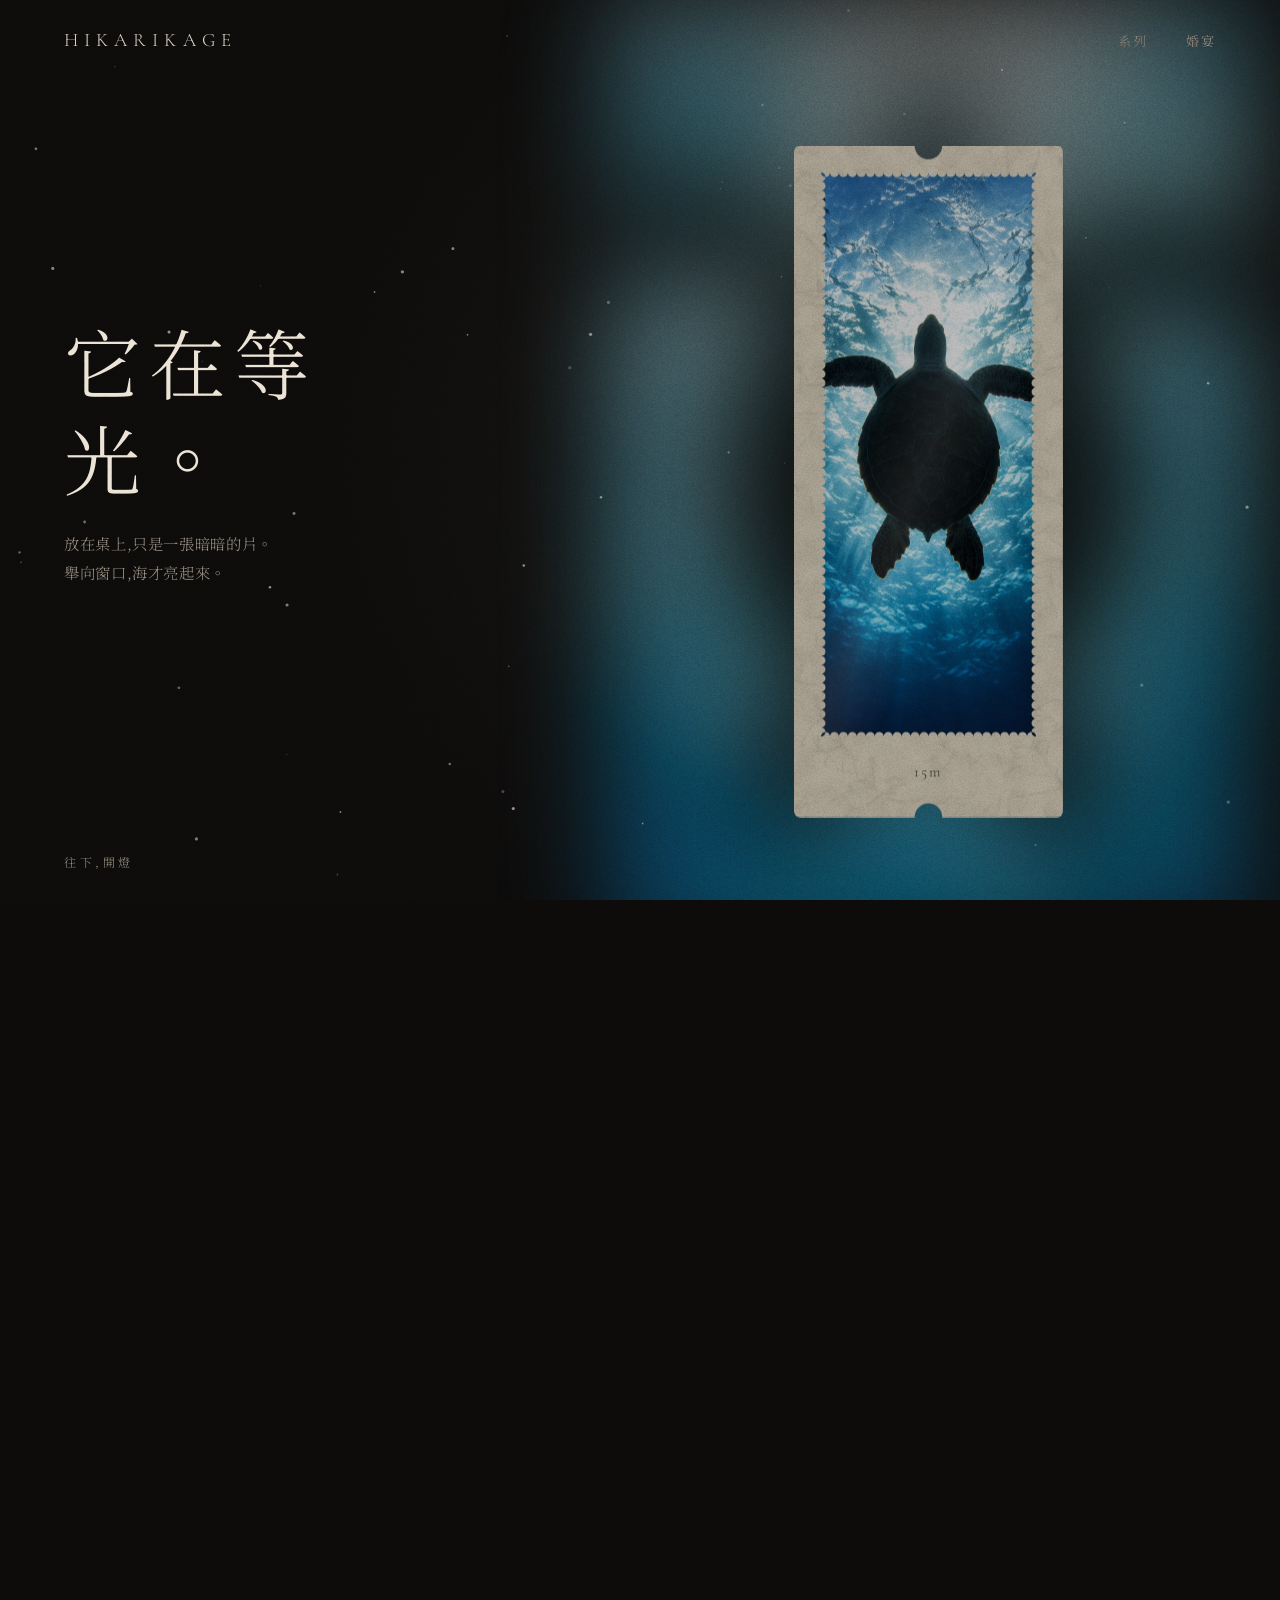
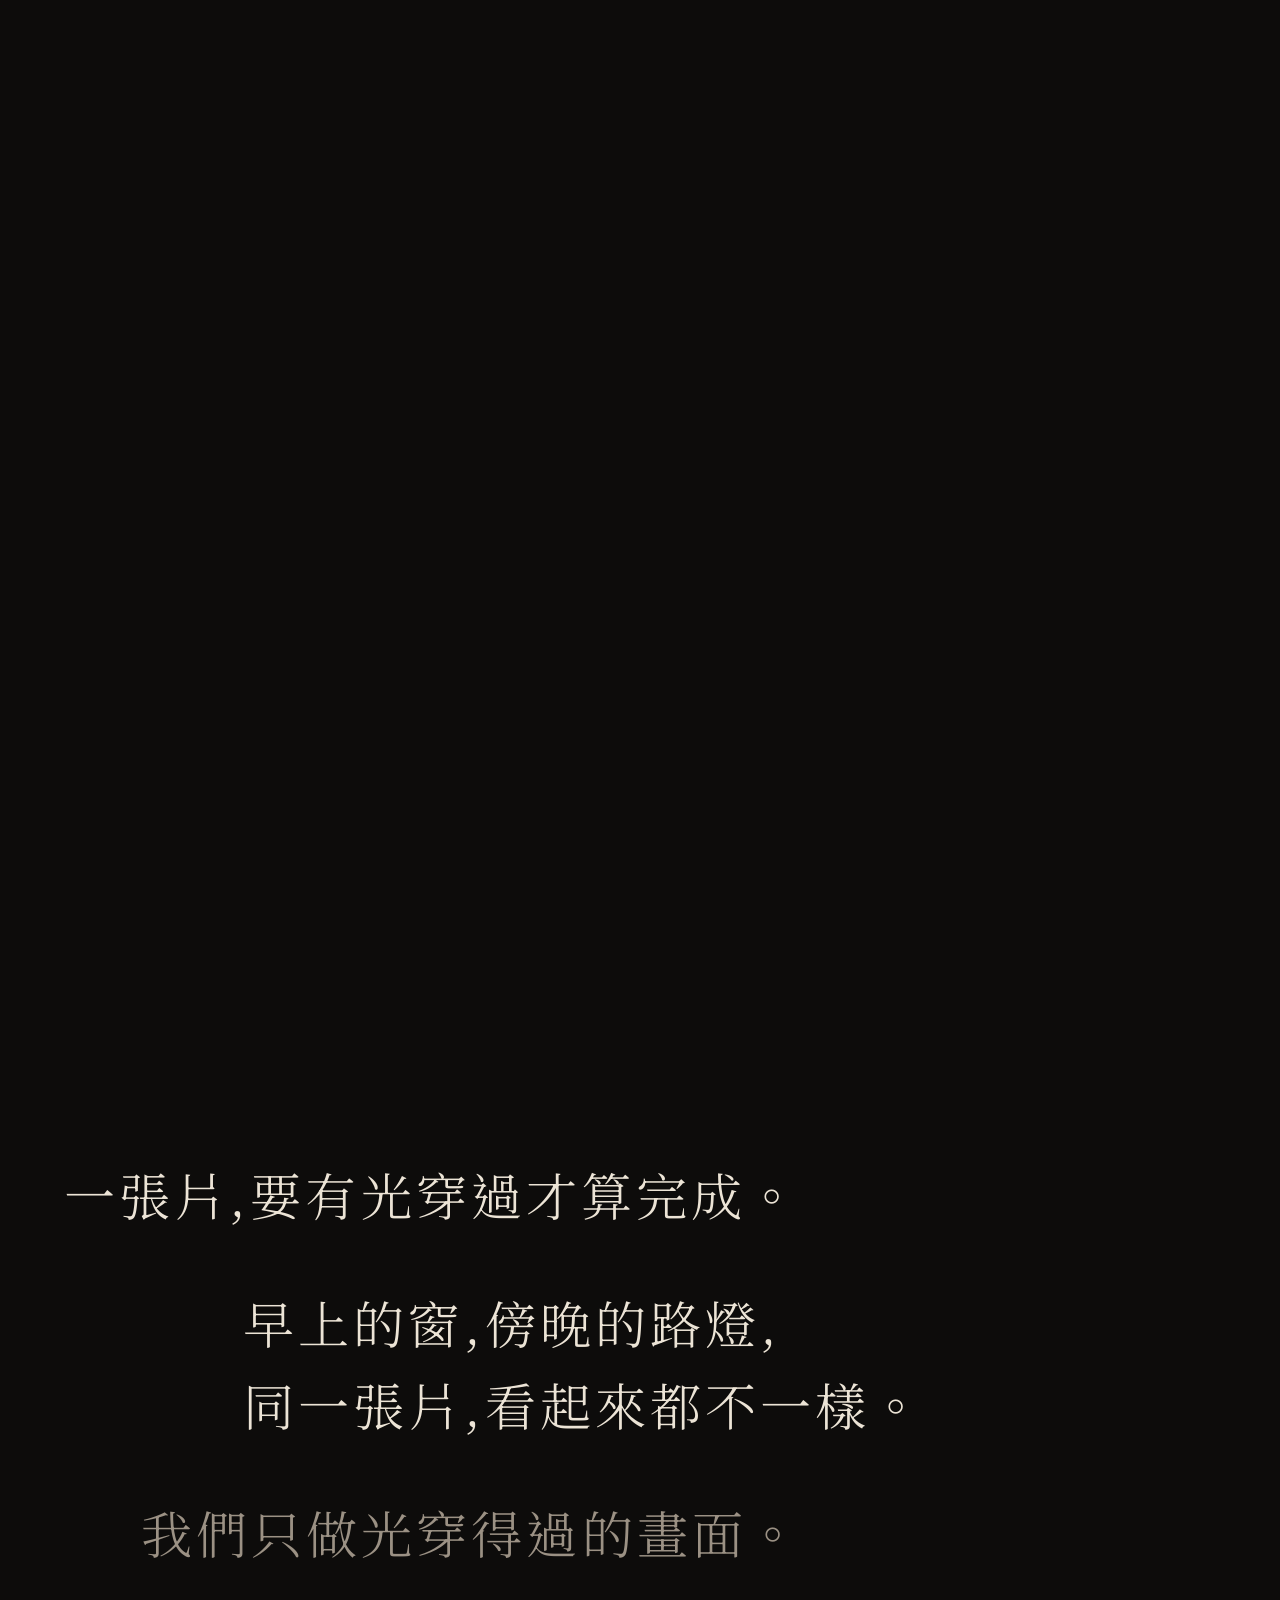
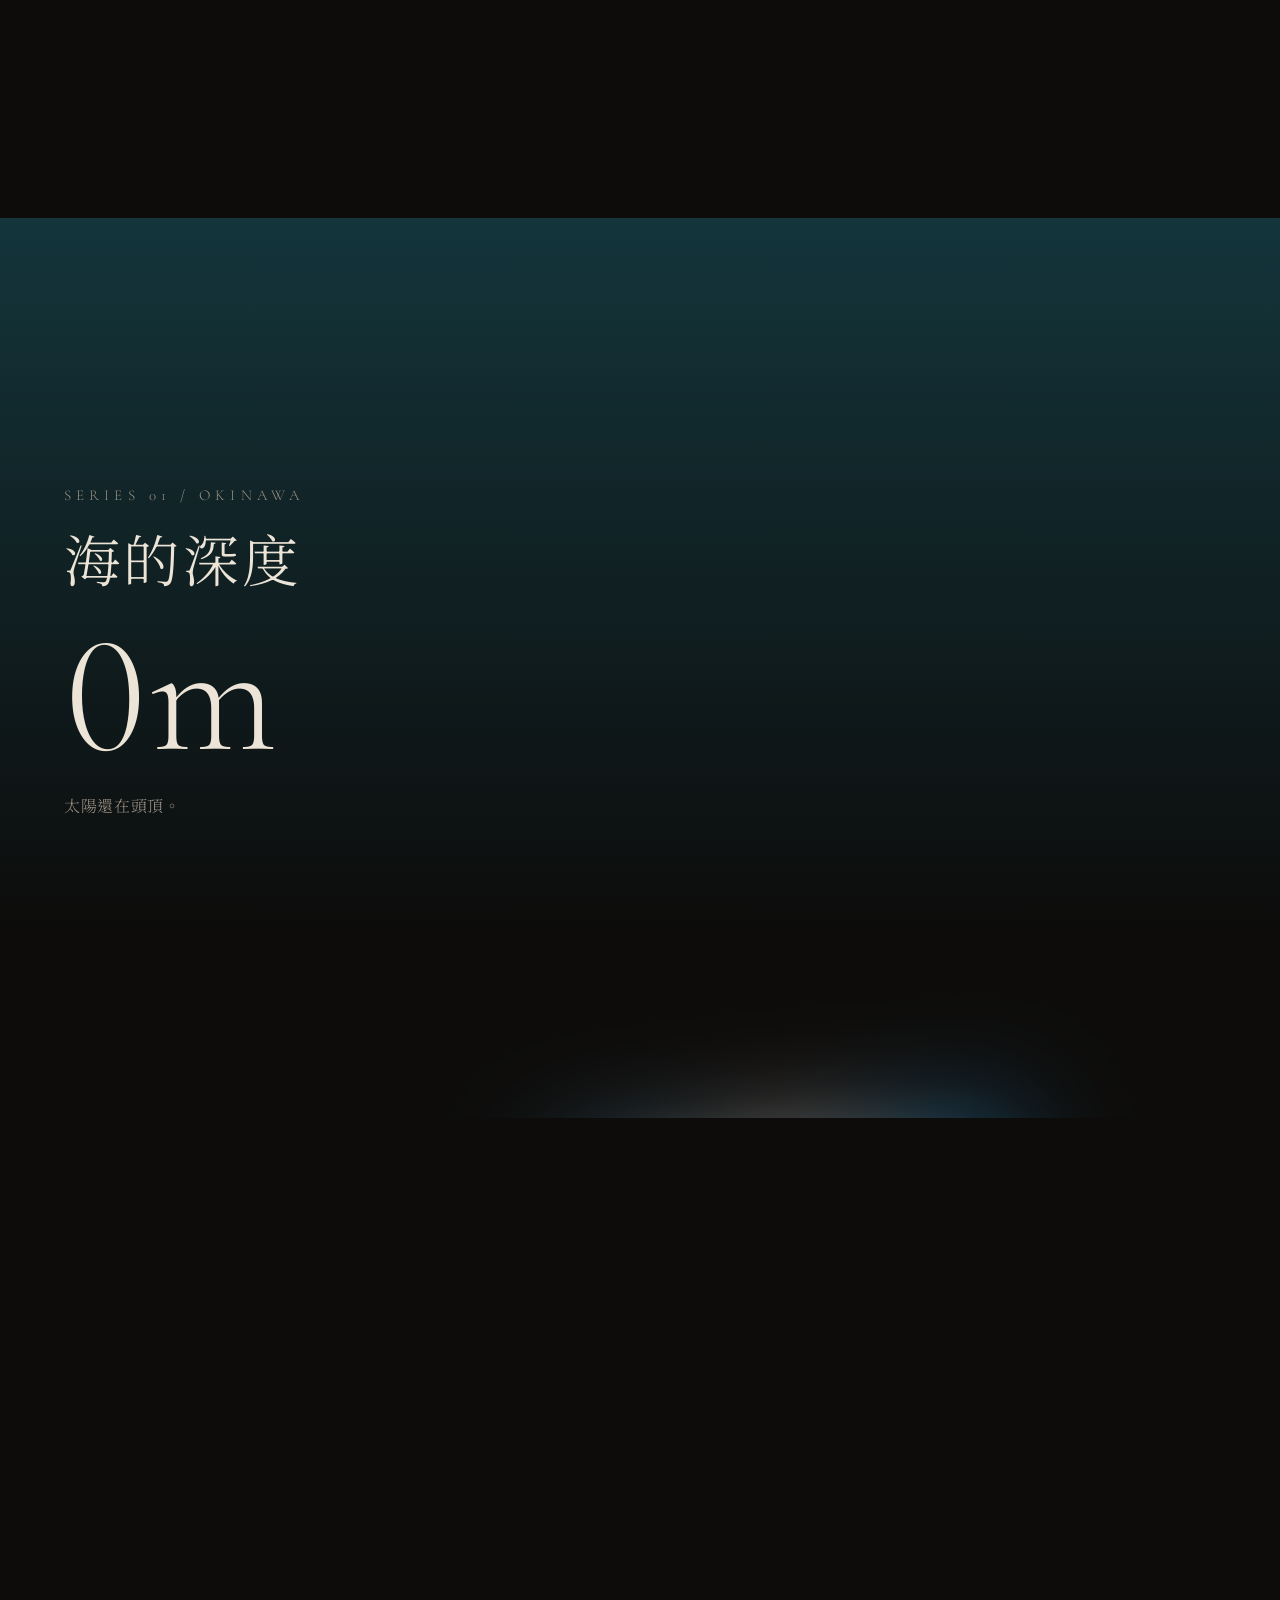
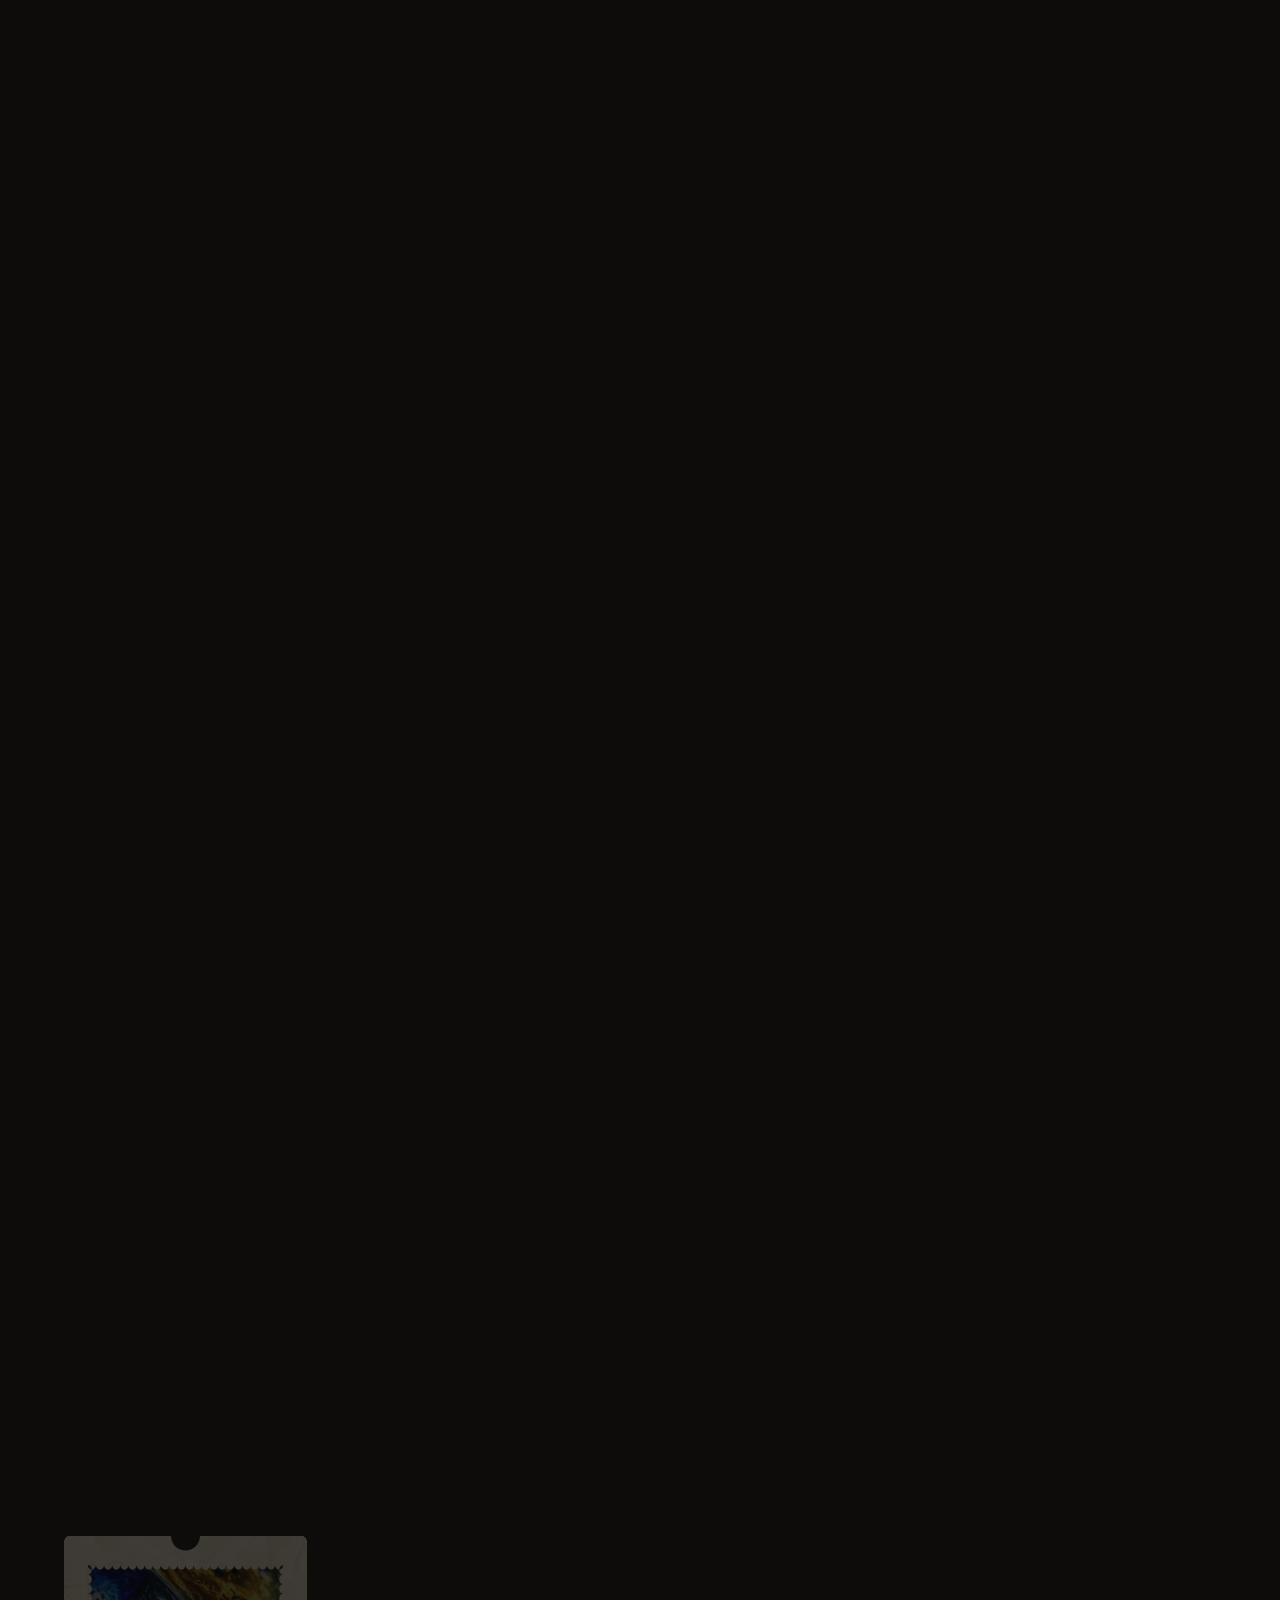
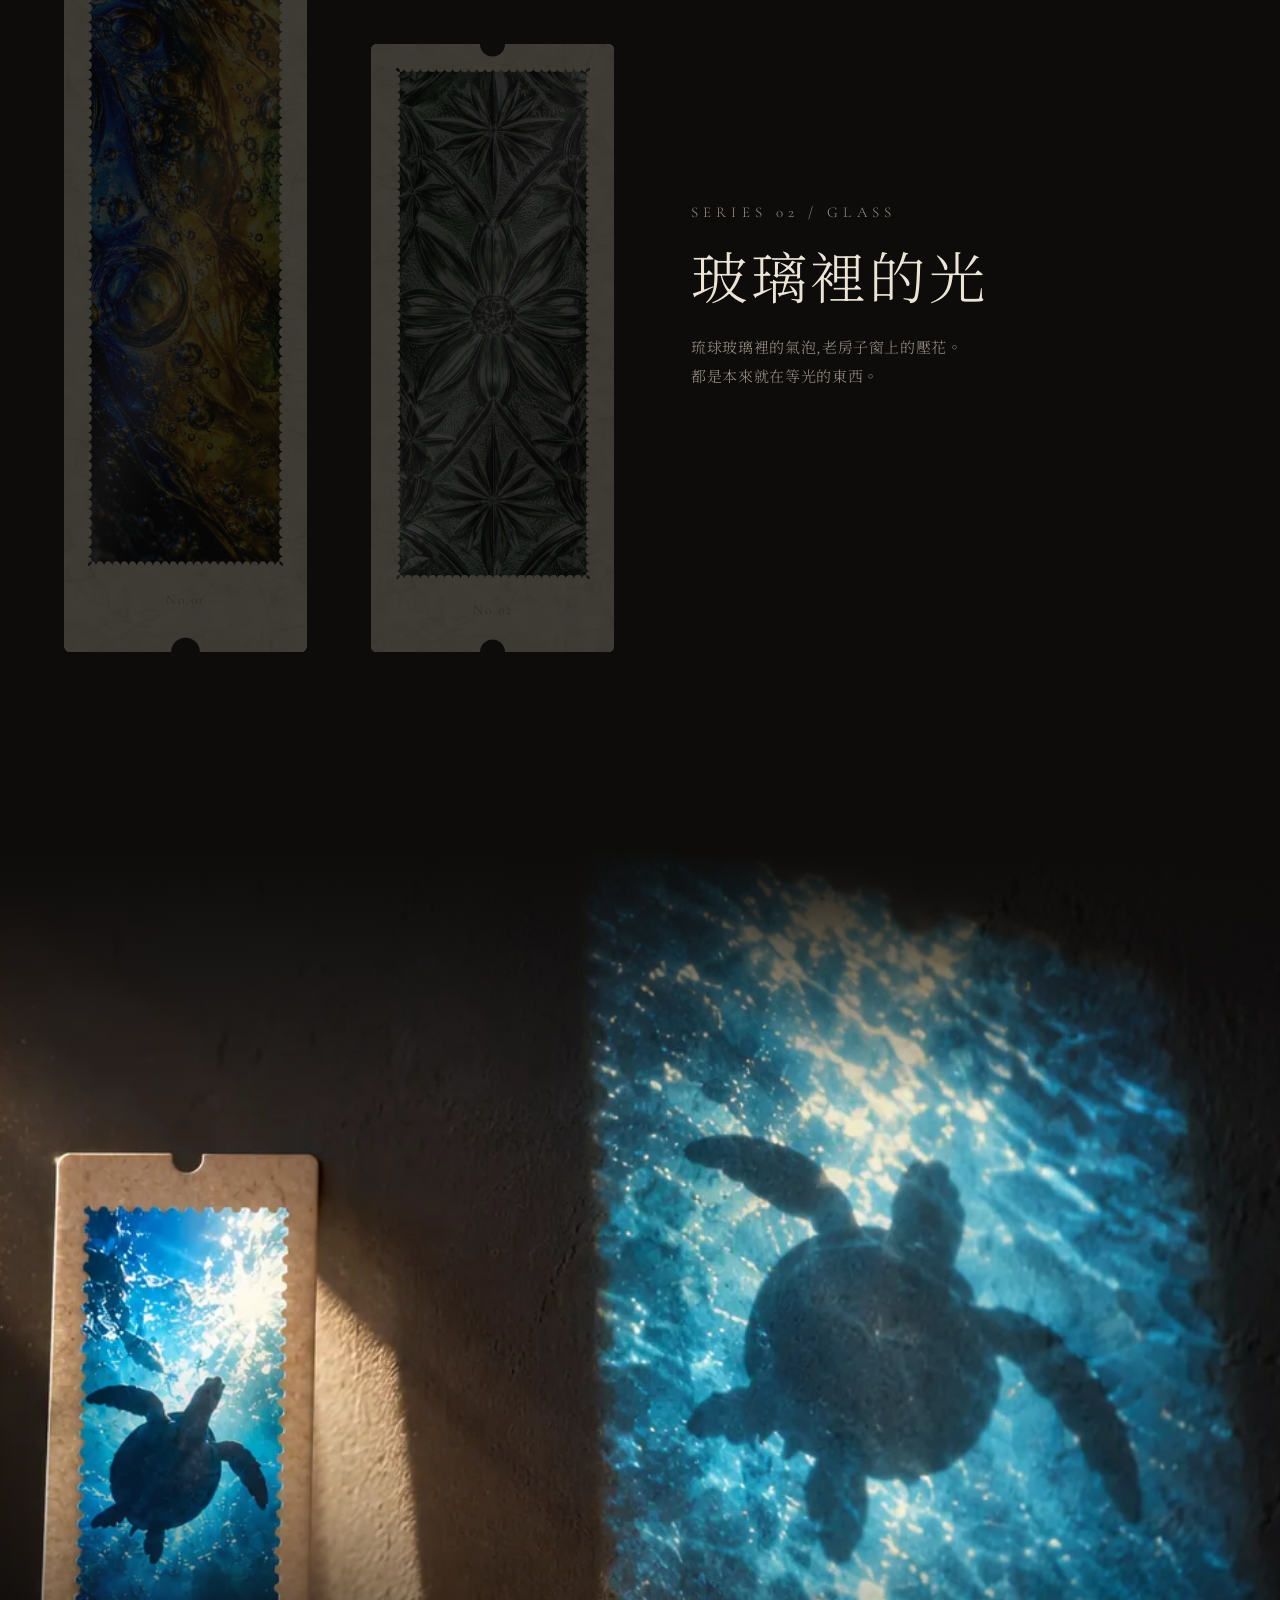
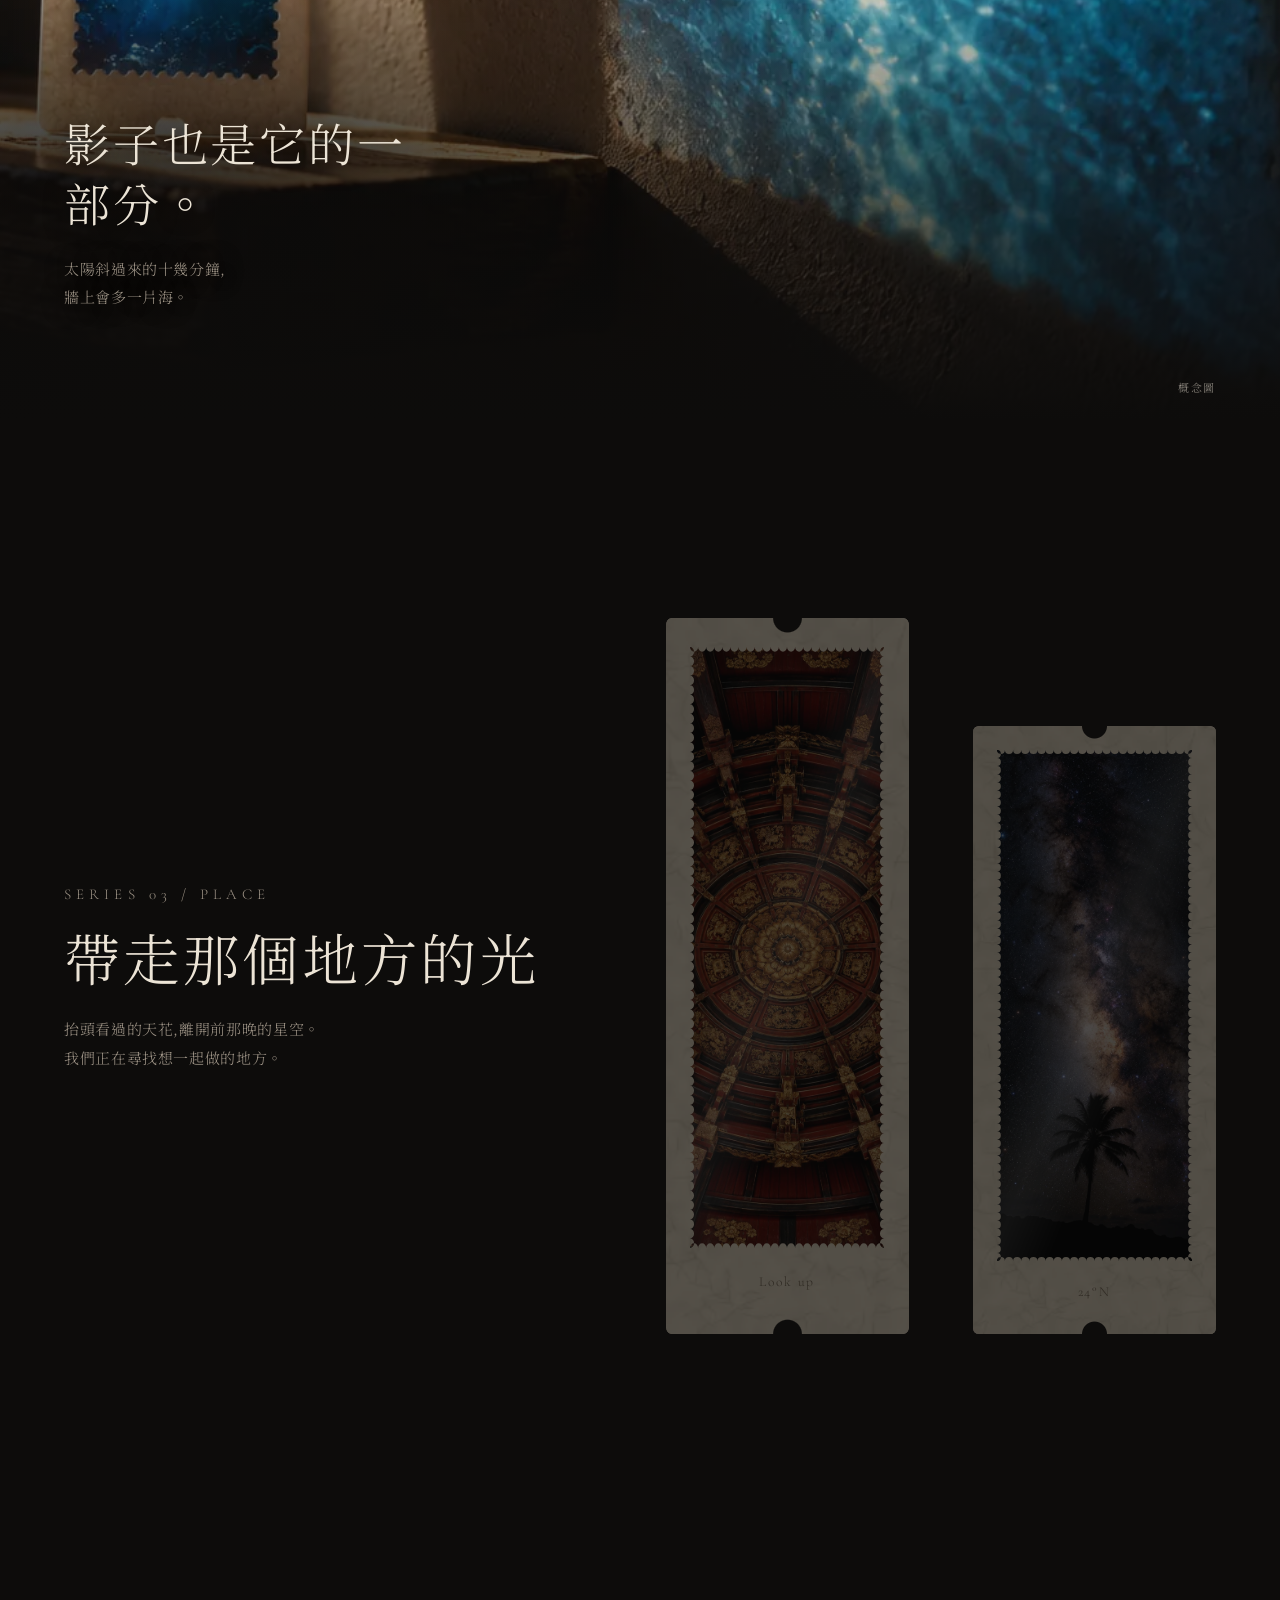
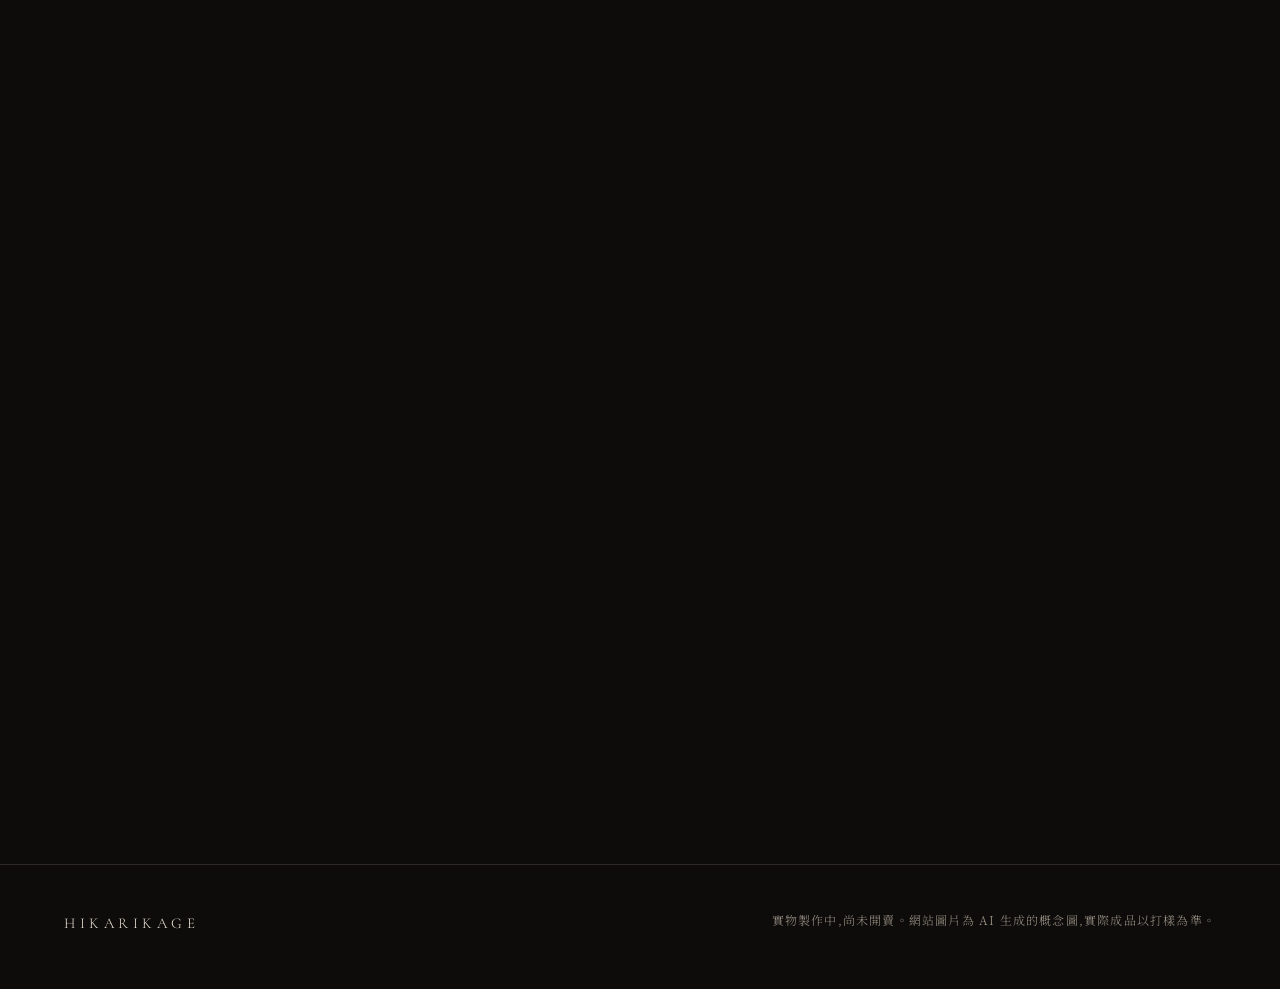
==== site/index.html @ 11ecc5db "Add Hikarikage brand site with wedding page Co-Authored-By: Claude Opus 5.5 <noreply@anthropic.com>" ====
<!doctype html>
<html lang="zh-Hant" data-assets="assets/">
<head>
<meta charset="utf-8">
<meta name="viewport" content="width=device-width, initial-scale=1">
<title>Hikarikage 光影</title>
<meta name="description" content="透光反轉片。舉向光的時候,畫面才亮起來。">
<meta property="og:title" content="Hikarikage 光影">
<meta property="og:description" content="它在等光。">
<link rel="icon" href="assets/icon.svg">
<link rel="preconnect" href="https://fonts.googleapis.com">
<link rel="preconnect" href="https://fonts.gstatic.com" crossorigin>
<link href="https://fonts.googleapis.com/css2?family=Cormorant+Garamond:wght@300;400&family=Noto+Serif+TC:wght@300;400&display=swap" rel="stylesheet">
<link rel="stylesheet" href="assets/style.css">
<script>document.documentElement.classList.add('js')</script>
</head>
<body>
<div class="grain"></div>
<div class="torch"></div>

<nav class="nav">
  <a class="nav__brand" href="./">HIKARIKAGE</a>
  <div class="nav__links">
    <a href="#sea">系列</a>
    <a href="wedding/">婚宴</a>
  </div>
</nav>

<main>
  <section class="hero">
    <div class="hero__stick">
      <div class="hero__beam"></div>
      <canvas class="hero__dust"></canvas>
      <div class="hero__text">
        <div class="hero__swap">
          <div class="hero__before">
            <h1>它在等光。</h1>
            <p class="hero__sub">放在桌上,只是一張暗暗的片。<br>舉向窗口,海才亮起來。</p>
          </div>
          <div class="hero__after">
            <strong>Hikarikage</strong>
            <span>光影 ひかりかげ</span>
          </div>
        </div>
      </div>
      <div class="hero__card">
        <div data-film="f_turtle" data-lit="hero" data-label="15m" data-alt="從水中仰望海龜的透光片"></div>
      </div>
      <div class="hero__cue">往下,開燈</div>
    </div>
  </section>

  <section class="words">
    <p class="reveal">一張片,要有光穿過才算完成。</p>
    <p class="reveal">早上的窗,傍晚的路燈,<br>同一張片,看起來都不一樣。</p>
    <p class="reveal">我們只做光穿得過的畫面。</p>
  </section>

  <section class="depth" id="sea">
    <div class="depth__stick">
      <div>
        <div class="kicker">SERIES 01 / OKINAWA</div>
        <h2 class="section-title">海的深度</h2>
        <div class="depth__meter" aria-live="off">0m</div>
        <p class="depth__line">太陽還在頭頂。</p>
      </div>
      <div class="depth__fan">
        <div data-film="f_sun" data-lit="depth" data-m="0m" data-line="太陽還在頭頂。" data-label="0m" data-alt="水下仰望太陽"></div>
        <div data-film="f_fish" data-lit="depth" data-m="5m" data-line="魚群轉身,水面碎成一片。" data-label="5m" data-alt="逆光魚群"></div>
        <div data-film="f_turtle" data-lit="depth" data-m="15m" data-line="海龜從光裡經過,沒有回頭。" data-label="15m" data-alt="仰望海龜"></div>
        <div data-film="f_manta" data-lit="depth" data-m="30m" data-line="光快用完了,牠還在往上。" data-label="30m" data-alt="仰望鬼蝠魟"></div>
      </div>
    </div>
  </section>

  <section class="pair">
    <div class="pair__media">
      <div data-film="f_ryukyu" data-label="No.01" data-alt="琉球玻璃氣泡微距" class="reveal"></div>
      <div data-film="f_showa" data-label="No.02" data-alt="昭和型板玻璃微距" class="reveal" style="--i:1"></div>
    </div>
    <div>
      <div class="kicker reveal">SERIES 02 / GLASS</div>
      <h2 class="section-title reveal">玻璃裡的光</h2>
      <p class="body reveal">琉球玻璃裡的氣泡,老房子窗上的壓花。<br>都是本來就在等光的東西。</p>
    </div>
  </section>

  <section class="scene">
    <img src="assets/scene/s_wall.webp" alt="光穿過片子,把海龜的影子投在牆上" loading="lazy">
    <div class="scene__text">
      <h2 class="reveal">影子也是它的一部分。</h2>
      <p class="body reveal">太陽斜過來的十幾分鐘,<br>牆上會多一片海。</p>
    </div>
    <div class="scene__note">概念圖</div>
  </section>

  <section class="pair pair--flip">
    <div class="pair__media">
      <div data-film="f_ceiling" data-label="Look up" data-alt="仰望傳統建築天花" class="reveal"></div>
      <div data-film="f_stars" data-label="24&deg;N" data-alt="海島上的銀河" class="reveal" style="--i:1"></div>
    </div>
    <div>
      <div class="kicker reveal">SERIES 03 / PLACE</div>
      <h2 class="section-title reveal">帶走那個地方的光</h2>
      <p class="body reveal">抬頭看過的天花,離開前那晚的星空。<br>我們正在尋找想一起做的地方。</p>
    </div>
  </section>

  <section class="wed-link">
    <div>
      <div class="kicker reveal">WEDDING</div>
      <h2 class="section-title reveal">那天的光,<br>每人帶一張回家。</h2>
      <p class="body reveal">席札、回禮、婚攝交片。</p>
      <a class="more reveal" href="wedding/">看婚宴系列</a>
    </div>
    <div data-film="f_couple" data-label="2027.05.03" data-alt="夕陽中的新人剪影" class="reveal"></div>
  </section>
</main>

<footer class="foot">
  <b>HIKARIKAGE</b>
  <span>實物製作中,尚未開賣。網站圖片為 AI 生成的概念圖,實際成品以打樣為準。</span>
</footer>

<script src="assets/main.js"></script>
</body>
</html>
---- site/assets/style.css ----
:root {
  --ink: #0d0c0b;
  --ink-2: #151311;
  --text: #ece4d6;
  --muted: #9b9184;
  --line: rgba(236, 228, 214, .14);
  --tint: 92, 176, 190;
  --serif: "Noto Serif TC", "Songti TC", serif;
  --latin: "Cormorant Garamond", "Noto Serif TC", serif;
  --gutter: clamp(20px, 5vw, 72px);
  --ease: cubic-bezier(.16, 1, .3, 1);
}

* { box-sizing: border-box; margin: 0; }
html { color-scheme: dark; background: var(--ink); -webkit-text-size-adjust: 100%; overflow-x: clip; }
body {
  background: var(--ink);
  color: var(--text);
  font-family: var(--serif);
  font-weight: 300;
  line-height: 1.9;
  letter-spacing: .04em;
  overflow-x: clip;
  -webkit-font-smoothing: antialiased;
}
body.wedding { --tint: 214, 150, 96; --ink: #0f0c0a; }
a { color: inherit; text-decoration: none; }
h1, h2, h3 { font-weight: 300; line-height: 1.3; letter-spacing: .06em; }
img { display: block; max-width: 100%; }

/* 全站質感:顆粒和跟著滑鼠走的微光 */
.grain {
  position: fixed; inset: 0; z-index: 30; pointer-events: none;
  background: url(noise.webp); opacity: .07; mix-blend-mode: overlay;
}
.torch {
  position: fixed; left: 0; top: 0; z-index: 29; pointer-events: none;
  width: 70vmax; height: 70vmax; margin: -35vmax 0 0 -35vmax;
  background: radial-gradient(closest-side, rgba(255, 238, 208, .09), transparent);
  opacity: 0; transition: opacity 1s;
}

.nav {
  position: fixed; inset: 0 0 auto; z-index: 20;
  display: flex; justify-content: space-between; align-items: baseline;
  padding: 22px var(--gutter);
  mix-blend-mode: difference;
}
.nav__brand { font-family: var(--latin); font-size: 19px; letter-spacing: .32em; }
.nav__links { display: flex; gap: clamp(18px, 3vw, 38px); font-size: 13px; letter-spacing: .16em; }
.nav__links a { opacity: .72; transition: opacity .3s; }
.nav__links a:hover, .nav__links a[aria-current] { opacity: 1; }

/* ---------- 片 ---------- */
.film {
  --w: clamp(150px, 19vw, 270px);
  --lit: 0; --mx: .5; --rx: 0deg; --ry: 0deg;
  position: relative; flex: none;
  width: var(--w); aspect-ratio: 60 / 150;
  transform: perspective(900px) rotateX(var(--rx)) rotateY(var(--ry));
  transition: transform .9s var(--ease);
}
.film__cast {
  position: absolute; inset: -22% -70%; z-index: -1; pointer-events: none;
  background-position: center; background-size: cover;
  filter: blur(52px) saturate(1.5);
  opacity: calc(var(--lit) * .62);
  will-change: opacity;
}
.film__body {
  position: absolute; inset: 0; border-radius: 2.2% / .9%; overflow: hidden;
  background: #e8ddc8 url(paper.webp) center / cover;
  -webkit-mask:
    radial-gradient(circle at 50% 0, transparent 3.6%, #000 3.9%) top / 100% 51% no-repeat,
    radial-gradient(circle at 50% 100%, transparent 3.6%, #000 3.9%) bottom / 100% 51% no-repeat;
  mask:
    radial-gradient(circle at 50% 0, transparent 3.6%, #000 3.9%) top / 100% 51% no-repeat,
    radial-gradient(circle at 50% 100%, transparent 3.6%, #000 3.9%) bottom / 100% 51% no-repeat;
}
.film__body::after {
  content: ""; position: absolute; inset: 0;
  background: #0c0b0a; opacity: calc(.8 - var(--lit) * .74);
}
.film__win {
  position: absolute; z-index: 1; left: 10%; top: 4%; width: 80%; height: 84%;
  background: #0a0a0b;
  -webkit-mask: url(scallop.svg) center / 100% 100% no-repeat;
  mask: url(scallop.svg) center / 100% 100% no-repeat;
}
.film__win img { width: 100%; height: 100%; object-fit: cover; }
.film__win::before {
  content: ""; position: absolute; inset: 0; z-index: 1;
  background: #070707; opacity: calc(.9 - var(--lit) * .9);
}
.film__win::after {
  content: ""; position: absolute; inset: -20%; z-index: 2;
  background: linear-gradient(112deg, transparent 40%, rgba(255, 255, 255, .15) 50%, transparent 60%);
  transform: translateX(calc((var(--mx) - .5) * 60%));
  opacity: calc(.25 + var(--lit) * .5); mix-blend-mode: screen;
}
.film__label {
  position: absolute; z-index: 2; left: 0; right: 0; top: 91%;
  text-align: center; color: #2f2a23;
  font-family: var(--latin); font-size: calc(var(--w) * .056);
  letter-spacing: .14em; white-space: nowrap;
}

/* ---------- 首屏 ---------- */
.hero { position: relative; height: 280vh; }
.hero__stick {
  position: sticky; top: 0; height: 100vh; height: 100dvh; overflow: hidden;
  display: grid; grid-template-columns: 1fr 1fr; align-items: center;
  padding: 0 var(--gutter);
  background: radial-gradient(70% 90% at 72% 50%, #1b1815 0, var(--ink) 72%);
}
.hero__beam {
  position: absolute; inset: -30% -20%; pointer-events: none;
  background: linear-gradient(100deg, transparent 54%, rgba(255, 233, 196, .22) 62%, rgba(255, 233, 196, .05) 72%, transparent 80%);
  clip-path: polygon(100% 0, 100% 34%, 64% 54%, 64% 46%);
  filter: blur(14px);
  opacity: var(--p, 0);
}
.hero__dust { position: absolute; inset: 0; width: 100%; height: 100%; pointer-events: none; }
.hero__text { position: relative; z-index: 2; max-width: 30ch; }
.hero__swap { display: grid; }
.hero__swap > * { grid-area: 1 / 1; }
.hero h1 { font-size: clamp(38px, 6vw, 86px); letter-spacing: .1em; line-height: 1.25; }
.hero__sub { margin-top: 24px; color: var(--muted); font-size: clamp(14px, 1.2vw, 17px); }
.hero__after { opacity: 0; }
.hero__after strong { display: block; font-family: var(--latin); font-weight: 300; font-size: clamp(34px, 5.2vw, 76px); letter-spacing: .2em; line-height: 1.2; }
.hero__after span { display: block; margin-top: 18px; color: var(--muted); letter-spacing: .3em; font-size: 14px; }
.hero__card { position: relative; z-index: 1; display: grid; place-items: center; }
.hero .film { --w: clamp(170px, 21vw, 300px); }
.hero__cue {
  position: absolute; left: var(--gutter); bottom: 26px;
  font-size: 12px; letter-spacing: .3em; color: var(--muted);
  animation: breathe 3.4s ease-in-out infinite;
}
@keyframes breathe { 50% { opacity: .35; } }

/* ---------- 共用段落 ---------- */
.reveal { opacity: 0; transform: translateY(46px); transition: opacity 1.5s var(--ease), transform 1.5s var(--ease); transition-delay: calc(var(--i, 0) * 140ms); }
.reveal.in { opacity: 1; transform: none; }
html:not(.js) .reveal { opacity: 1; transform: none; }

.words { padding: 26vh var(--gutter) 22vh; max-width: 1200px; }
.words p {
  font-size: clamp(25px, 4vw, 54px); line-height: 1.6; letter-spacing: .08em;
  margin-bottom: .9em; color: var(--text);
}
.words p:nth-child(2) { padding-left: clamp(0px, 14vw, 240px); }
.words p:nth-child(3) { padding-left: clamp(0px, 6vw, 110px); color: var(--muted); }

.kicker { font-family: var(--latin); font-size: 15px; letter-spacing: .34em; color: var(--muted); }
.section-title { font-size: clamp(30px, 4.4vw, 62px); margin-top: 12px; }
.body { color: var(--muted); max-width: 34ch; margin-top: 22px; font-size: 15px; }

/* ---------- 海:深度 ---------- */
.depth { position: relative; height: 480vh; --tint: 70, 170, 188; }
.depth__stick {
  position: sticky; top: 0; height: 100vh; height: 100dvh; overflow: hidden;
  display: grid; grid-template-columns: minmax(0, 5fr) minmax(0, 7fr); align-items: center;
  padding: 0 var(--gutter);
  background: linear-gradient(180deg, rgba(26, 86, 98, calc(.56 - var(--d, 0) * .56)), transparent 80%);
}
.depth__meter { font-family: var(--latin); font-size: clamp(76px, 13vw, 190px); line-height: 1; margin-top: 18px; letter-spacing: .02em; font-variant-numeric: lining-nums; }
.depth__line { min-height: 4em; margin-top: 12px; max-width: 26ch; color: var(--muted); }
.depth__fan { position: relative; height: 76vh; display: grid; place-items: center; }
.depth__fan .film { --w: clamp(128px, 15vw, 214px); position: absolute; }

/* ---------- 雙片 zig-zag ---------- */
.pair {
  display: grid; grid-template-columns: 1fr 1fr; gap: clamp(30px, 6vw, 110px);
  align-items: center; padding: 16vh var(--gutter);
  max-width: 1400px; margin: 0 auto;
}
.pair--flip .pair__media { order: 2; }
.pair__media { display: flex; justify-content: center; gap: clamp(22px, 5vw, 70px); padding: 6vh 0; }
.pair__media .film:nth-child(2) { margin-top: 12vh; }

/* ---------- 全幅場景 ---------- */
.scene { position: relative; height: 130vh; overflow: hidden; }
.scene img { position: absolute; inset: -8% 0; width: 100%; height: 116%; object-fit: cover; transform: scale(var(--z, 1.12)); }
.scene__text {
  position: absolute; left: var(--gutter); bottom: 12vh; max-width: 24em;
  text-shadow: 0 1px 24px rgba(0, 0, 0, .7);
}
.scene__text h2 { font-size: clamp(26px, 3.6vw, 50px); }
.scene__note { position: absolute; right: var(--gutter); bottom: 22px; font-size: 11px; letter-spacing: .14em; color: rgba(236, 228, 214, .6); }
.scene::after { content: ""; position: absolute; inset: 0; background: linear-gradient(180deg, var(--ink), transparent 22%, transparent 56%, var(--ink)), radial-gradient(60% 46% at 12% 88%, rgba(13, 12, 11, .78), transparent); }
.scene__text, .scene__note { z-index: 1; }

/* ---------- 婚宴入口 ---------- */
.wed-link {
  --tint: 214, 150, 96;
  display: grid; grid-template-columns: 1.15fr .85fr; align-items: center;
  gap: 40px; padding: 18vh var(--gutter); max-width: 1400px; margin: 0 auto;
}
.wed-link .film { justify-self: center; }
.more {
  display: inline-block; margin-top: 34px; padding-bottom: 6px;
  border-bottom: 1px solid var(--line); letter-spacing: .2em; font-size: 14px;
  transition: border-color .4s, transform .4s var(--ease);
}
.more:hover { border-color: var(--text); transform: translateX(6px); }
.more:active { transform: translateX(6px) scale(.98); }

.foot {
  border-top: 1px solid var(--line); padding: 44px var(--gutter) 52px;
  display: flex; justify-content: space-between; gap: 30px; flex-wrap: wrap;
  font-size: 12px; color: var(--muted); letter-spacing: .1em;
}
.foot b { font-family: var(--latin); font-weight: 300; letter-spacing: .3em; color: var(--text); font-size: 15px; }

/* ---------- 婚宴分頁 ---------- */
.wed-hero {
  position: relative; min-height: 100vh; min-height: 100dvh;
  display: grid; grid-template-columns: 1fr 1fr; align-items: center; gap: 30px;
  padding: 90px var(--gutter) 50px; overflow: hidden;
  background: radial-gradient(60% 80% at 74% 46%, #2a1c13 0, var(--ink) 72%);
}
.wed-hero h1 { font-size: clamp(31px, 4.1vw, 64px); letter-spacing: .08em; white-space: nowrap; }
.wed-hero__cards { position: relative; height: min(74vh, 620px); }
.wed-hero__cards .film { --w: clamp(136px, 16vw, 230px); position: absolute; top: 50%; left: 50%; }
.wed-hero__cards .film:nth-child(1) { margin: -34% 0 0 -44%; rotate: -7deg; }
.wed-hero__cards .film:nth-child(2) { margin: -30% 0 0 2%; rotate: 5deg; }

.uses { padding: 18vh var(--gutter) 10vh; max-width: 1280px; margin: 0 auto; }
.uses__row {
  display: grid; grid-template-columns: 5rem 1fr 1.4fr; gap: 24px;
  padding: 34px 0; border-top: 1px solid var(--line); align-items: baseline;
}
.uses__row:last-child { border-bottom: 1px solid var(--line); }
.uses__row b { font-family: var(--latin); font-weight: 300; font-size: 22px; color: var(--muted); }
.uses__row h3 { font-size: clamp(22px, 2.6vw, 34px); }
.uses__row p { color: var(--muted); font-size: 15px; max-width: 38ch; }

.make { display: grid; grid-template-columns: 1fr 1fr; align-items: center; gap: 40px; padding: 14vh var(--gutter); max-width: 1280px; margin: 0 auto; }
.make__preview { display: grid; place-items: center; padding: 6vh 0; }
.field { display: grid; gap: 8px; margin-top: 24px; max-width: 320px; }
.field label { font-size: 13px; letter-spacing: .14em; color: var(--muted); }
.field input {
  background: transparent; border: 0; border-bottom: 1px solid var(--line);
  color: var(--text); font: inherit; font-size: 18px; padding: 8px 0; border-radius: 0; outline: 0;
  transition: border-color .3s;
}
.field input:focus { border-color: var(--text); }
.field small { font-size: 12px; color: var(--muted); letter-spacing: .06em; }

.gallery { padding: 8vh 0 16vh; }
.gallery__head { padding: 0 var(--gutter); }
.gallery__row {
  display: flex; gap: clamp(50px, 9vw, 150px); overflow-x: auto; scroll-snap-type: x proximity;
  padding: 11vh max(var(--gutter), calc(50vw - 480px)); scrollbar-width: none;
}
.gallery__row::-webkit-scrollbar { display: none; }
.gallery__item { flex: none; scroll-snap-align: center; }
.gallery__item figcaption { margin-top: 26px; text-align: center; font-size: 14px; color: var(--muted); letter-spacing: .14em; }

@media (max-width: 767px) {
  .nav { padding-top: 16px; padding-bottom: 16px; }
  .nav__brand { font-size: 15px; letter-spacing: .26em; }
  .hero__stick {
    grid-template-columns: 1fr; grid-template-rows: auto 1fr;
    padding-top: 92px; padding-bottom: 54px; align-items: start;
    background: radial-gradient(90% 60% at 50% 66%, #1b1815 0, var(--ink) 74%);
  }
  .hero__card { align-self: center; }
  .hero .film { --w: min(40vw, 25dvh); }
  .hero__sub { margin-top: 12px; }
  .hero__beam { display: none; }
  .words { padding: 18vh var(--gutter) 14vh; }
  .words p:nth-child(n) { padding-left: 0; }
  .depth__stick { grid-template-columns: 1fr; grid-template-rows: auto minmax(0, 1fr); padding-top: 84px; align-items: start; gap: 0; }
  .depth__meter { font-size: 64px; margin-top: 8px; }
  .depth__line { min-height: 3.8em; font-size: 14px; margin-top: 4px; }
  .depth__fan { height: 100%; }
  .depth__fan .film { --w: min(34vw, 22dvh); }
  .pair, .wed-link, .wed-hero, .make { grid-template-columns: 1fr; padding-top: 10vh; padding-bottom: 10vh; }
  .wed-hero { padding-top: 96px; }
  .wed-hero__cards { height: 62vw; min-height: 300px; }
  .wed-hero__cards .film { --w: 32vw; }
  .pair--flip .pair__media { order: 0; }
  .pair__media .film { --w: 36vw; }
  .scene { height: 100vh; }
  .scene img { object-position: 60% center; }
  .uses__row { grid-template-columns: 1fr; gap: 8px; }
  .make { order: 0; }
  .gallery__item .film { --w: 46vw; }
}

@media (prefers-reduced-motion: reduce) {
  .reveal { transition: none; opacity: 1; transform: none; }
  .hero__cue { animation: none; }
  .film { transition: none; }
}
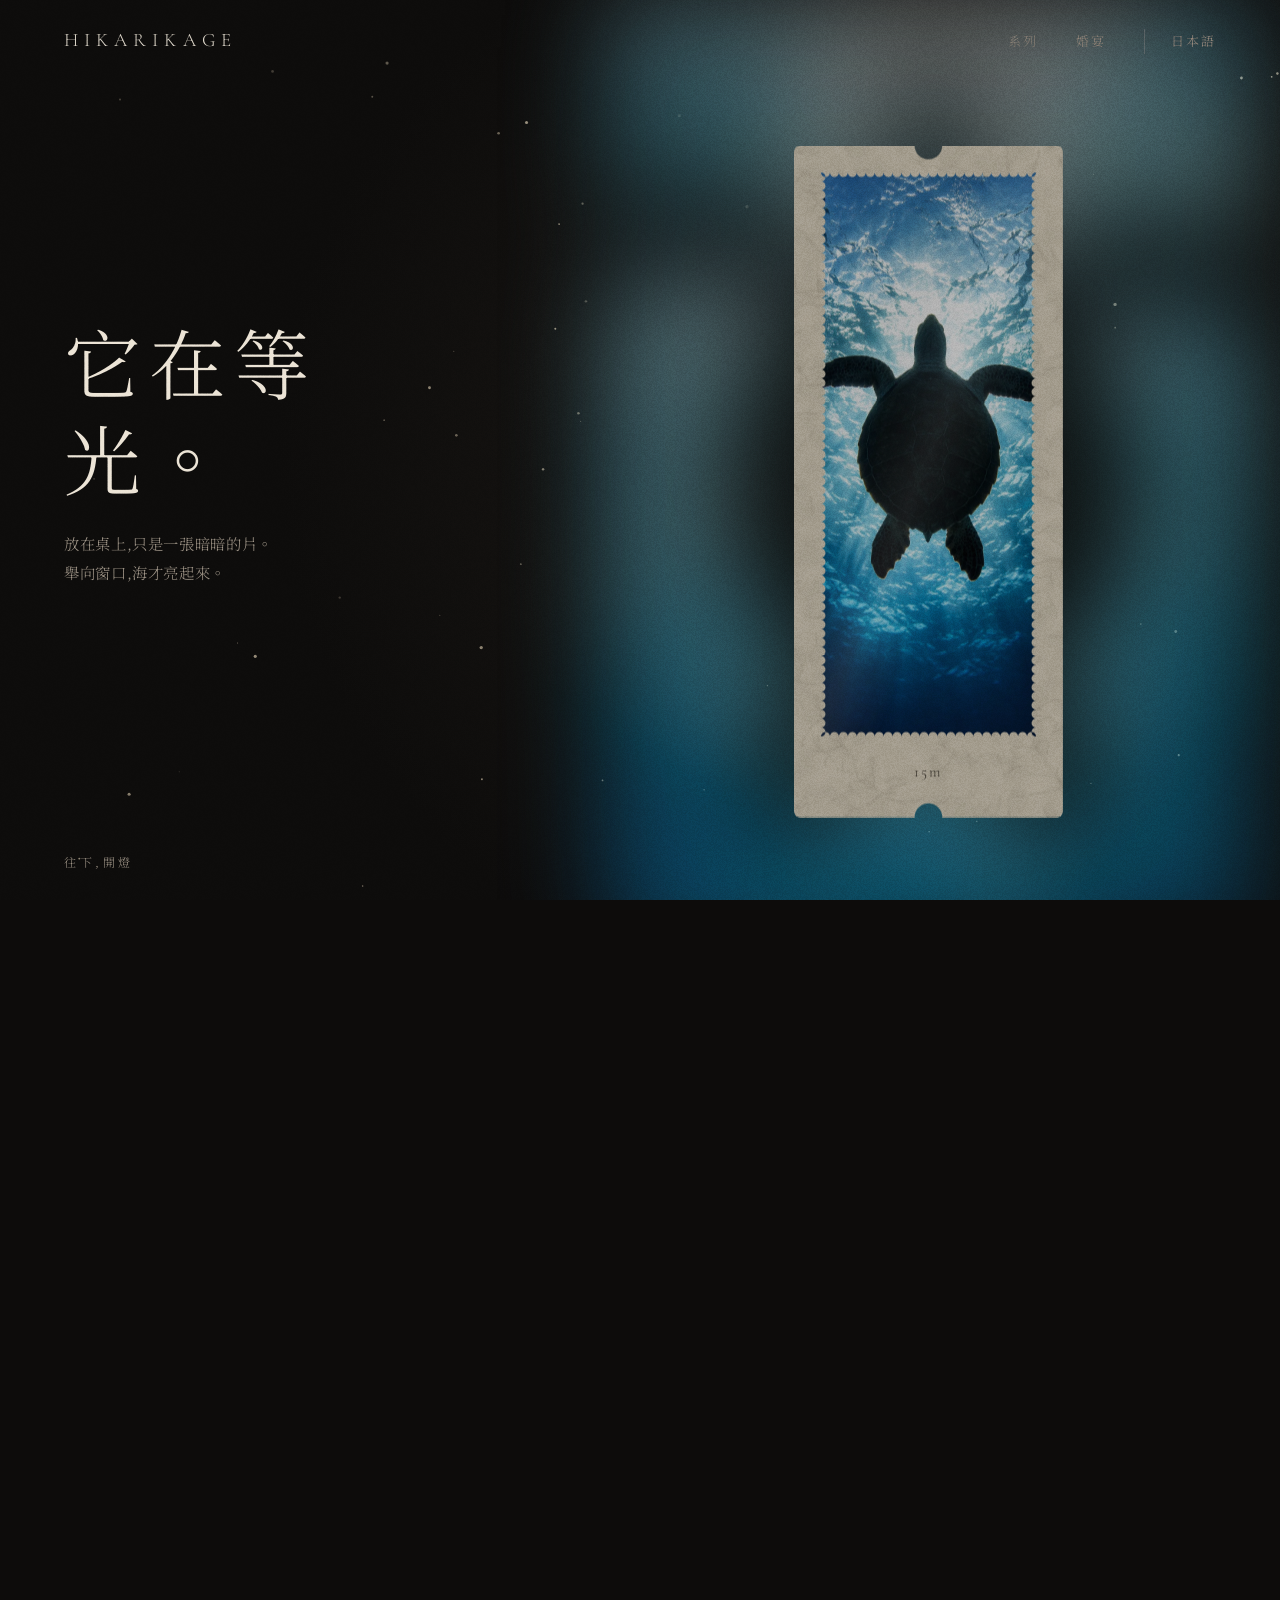
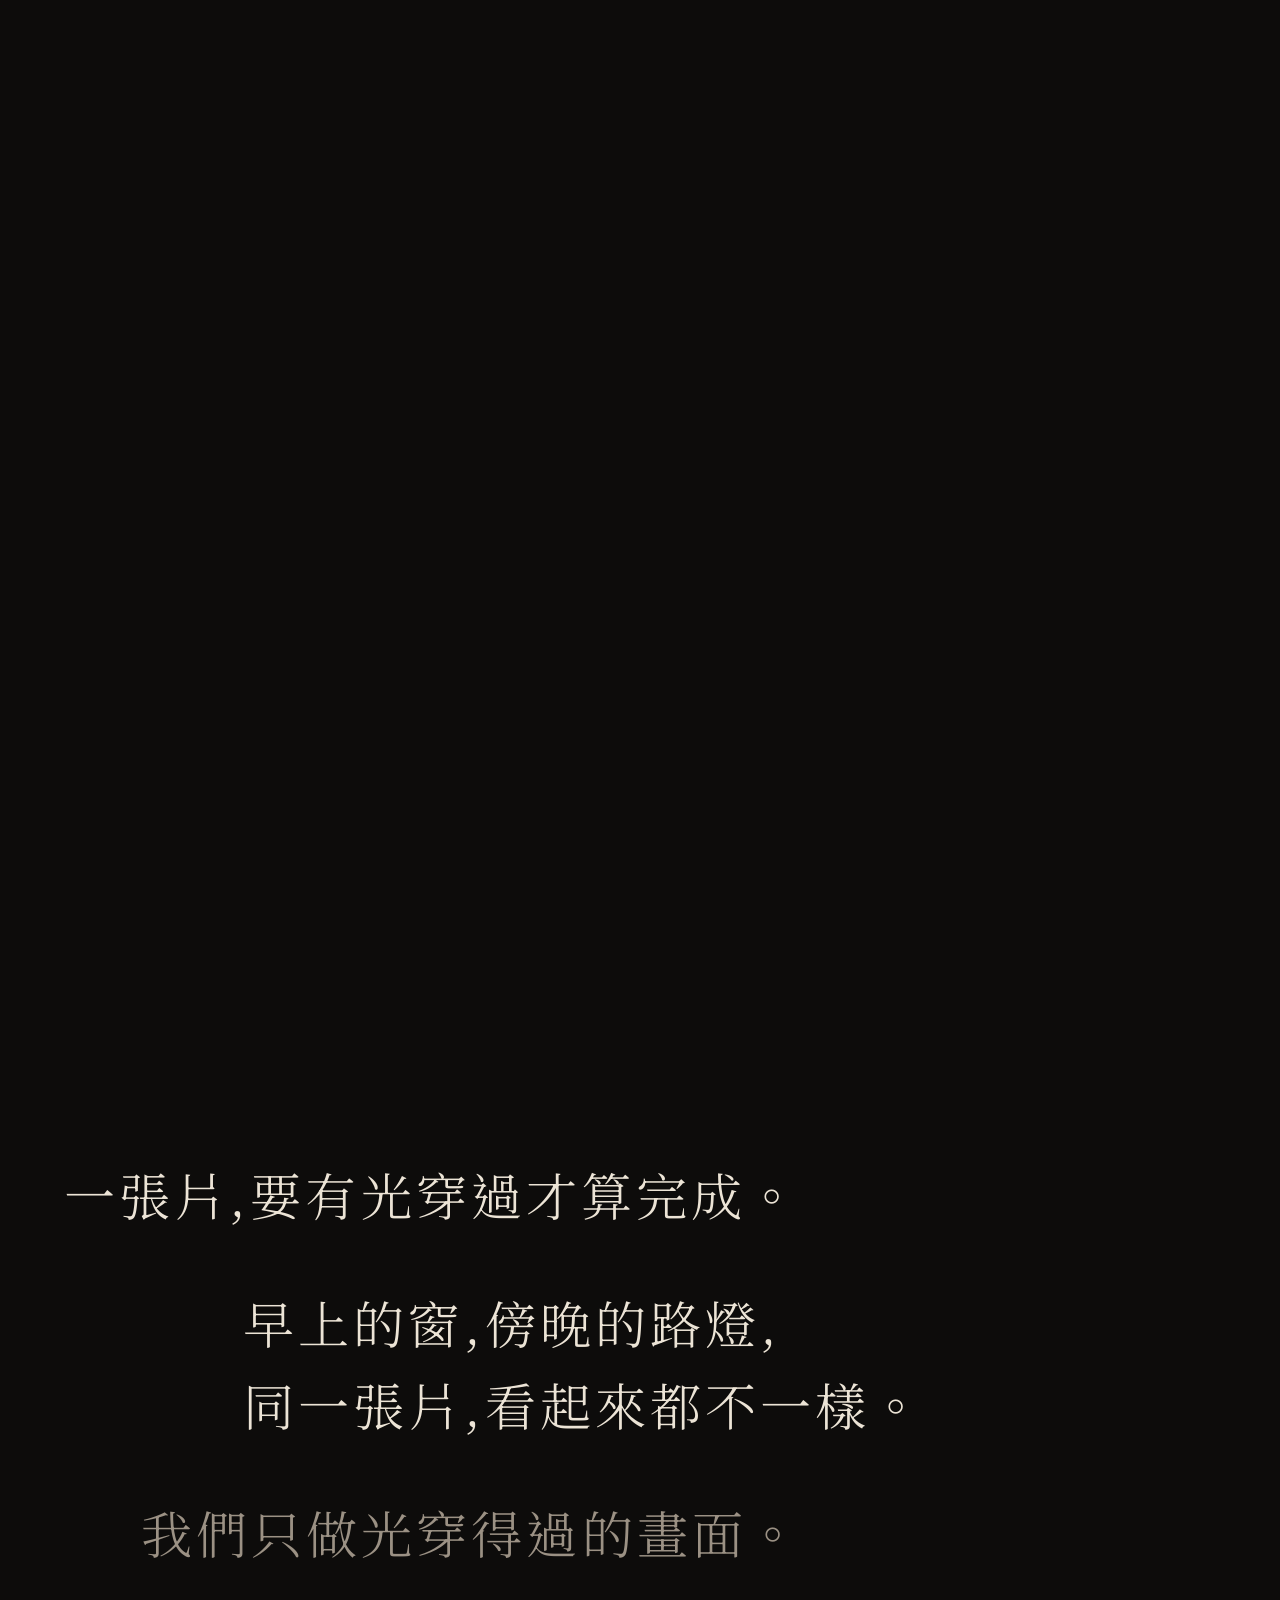
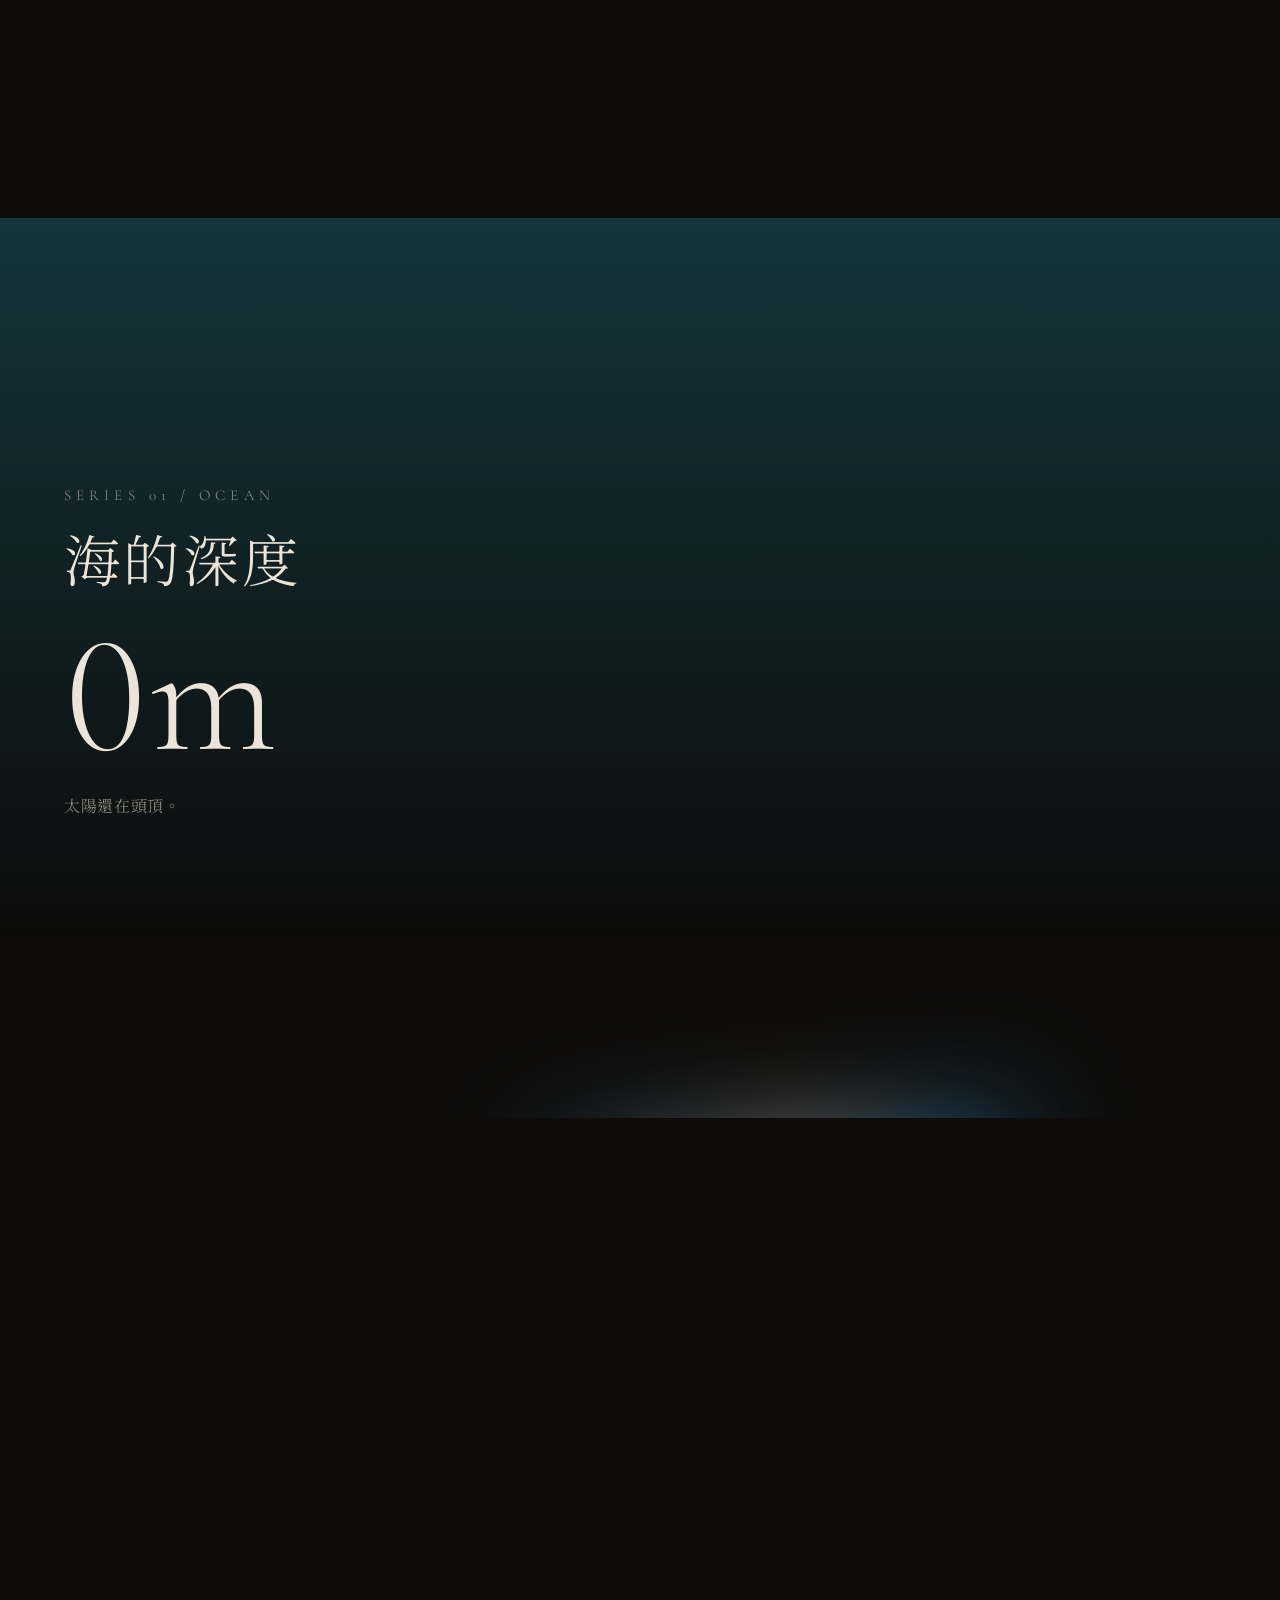
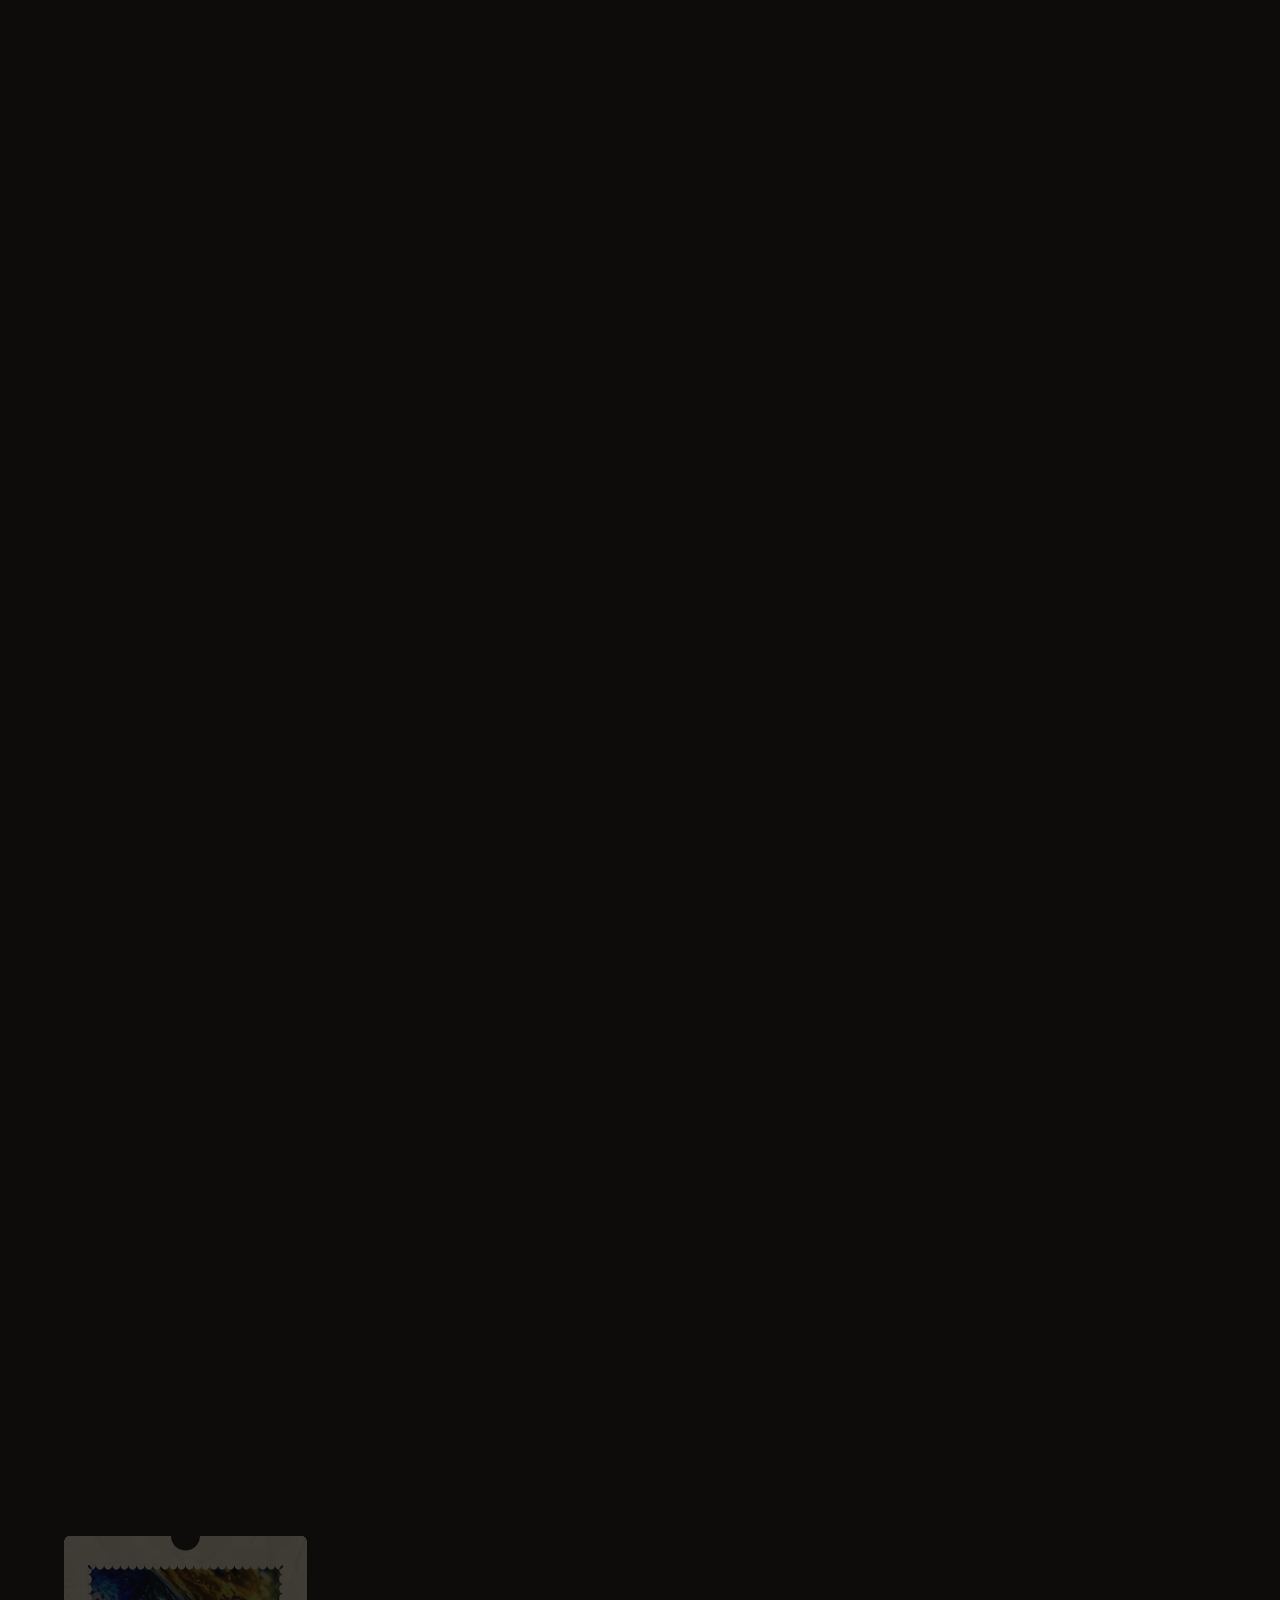
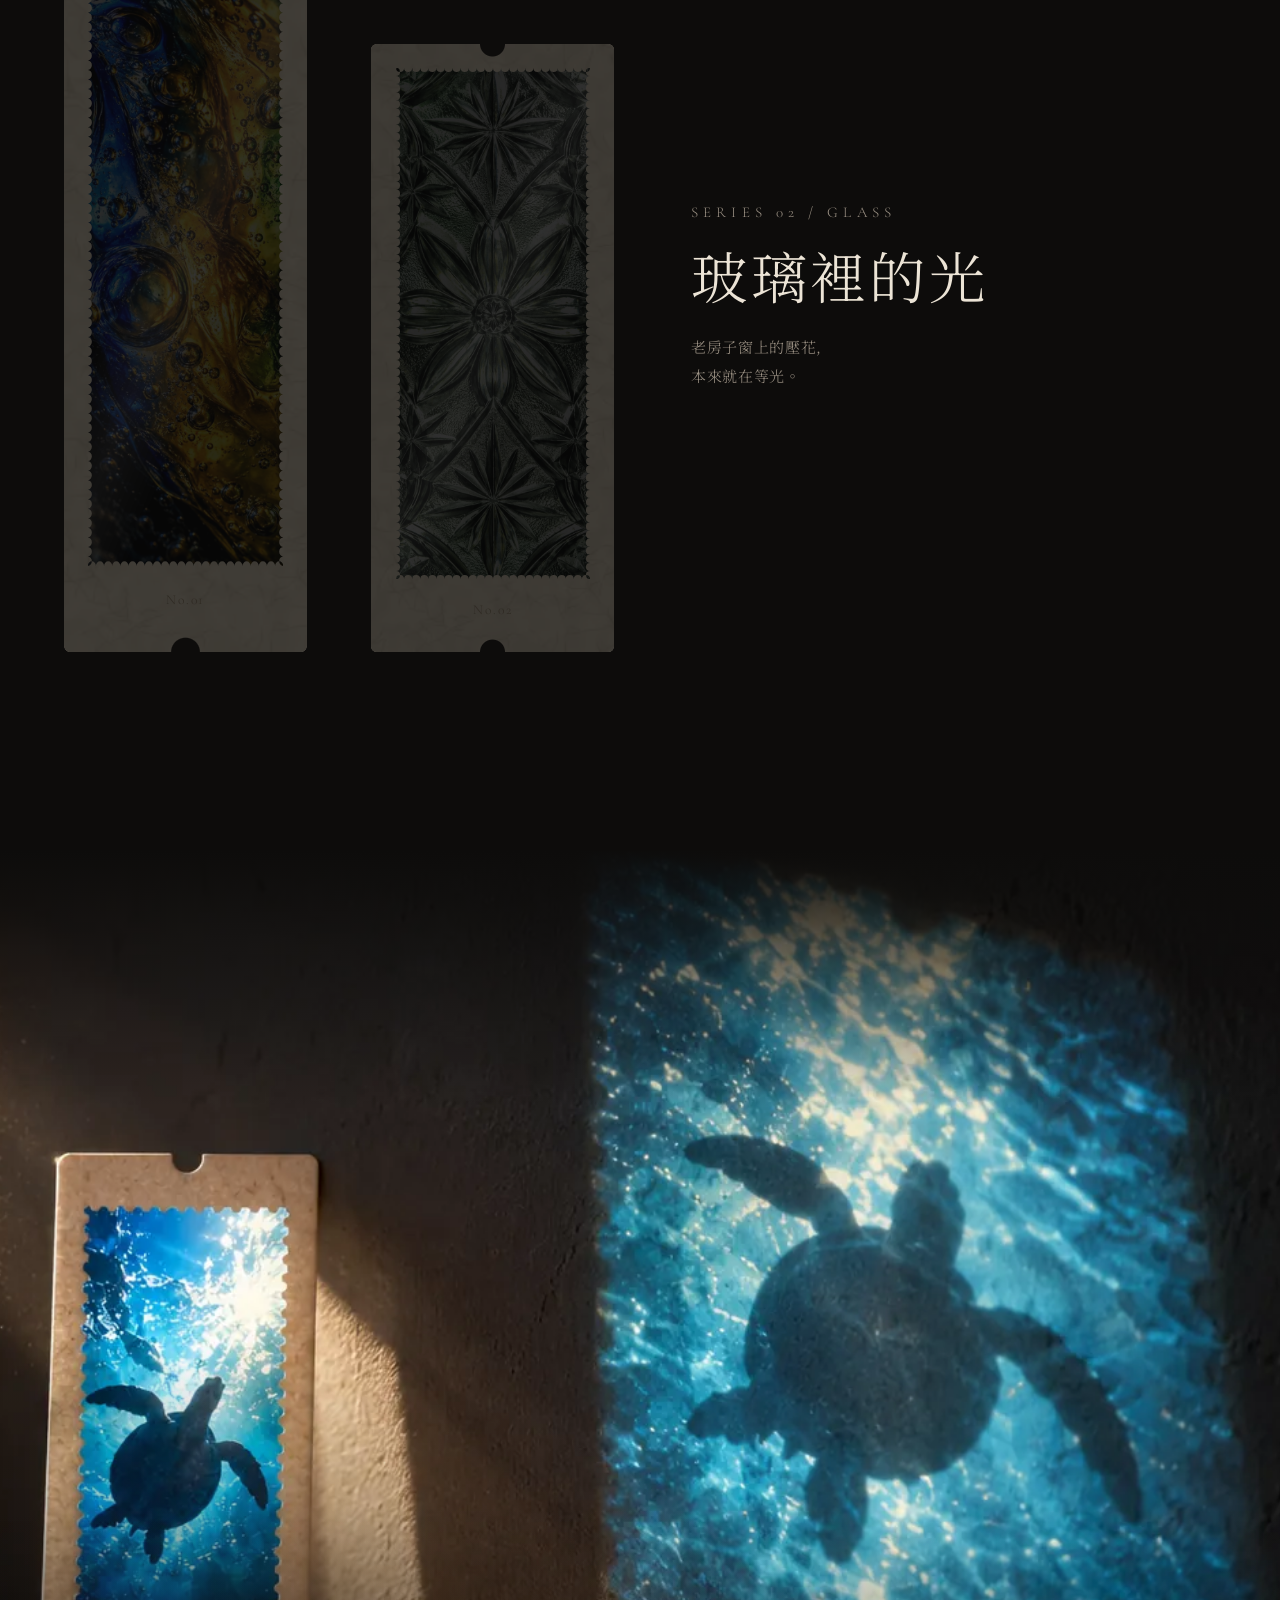
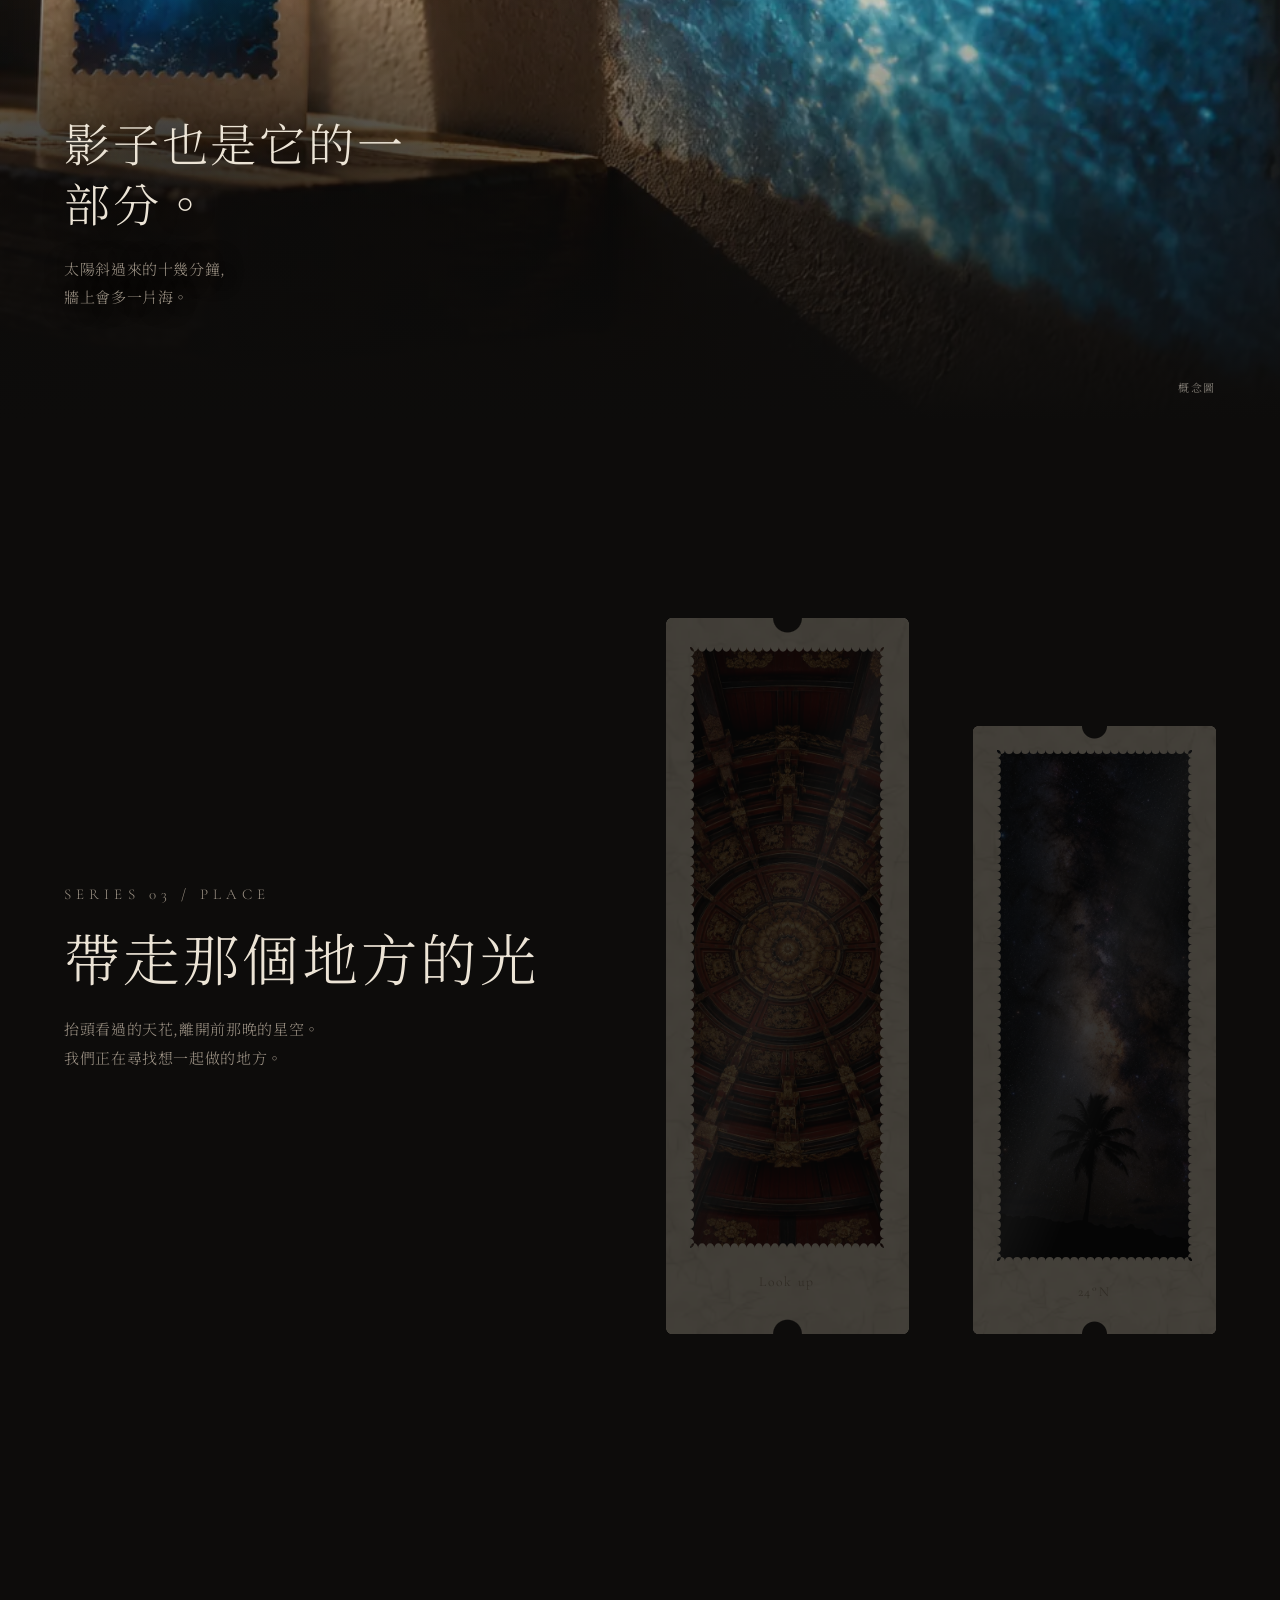
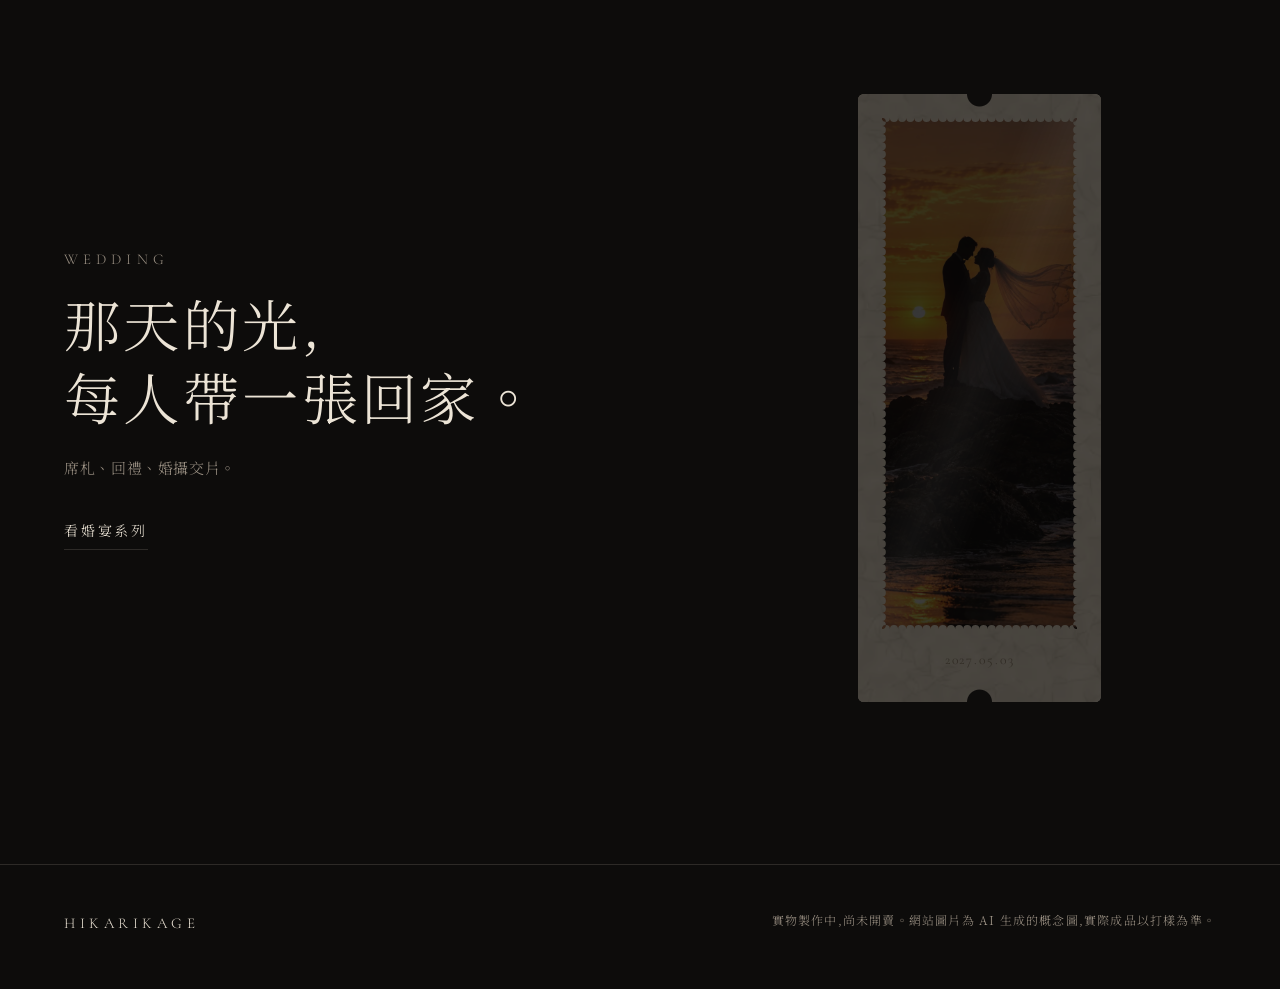
==== commit 4a341bfe: "Add Japanese site and ocean series naming Co-Authored-By: Claude Opus 5.5 <noreply@anthropic.com>" ====
--- a/site/index.html
+++ b/site/index.html
@@ -6,7 +6,9 @@
 <title>Hikarikage 光影</title>
 <meta name="description" content="透光反轉片。舉向光的時候,畫面才亮起來。">
 <meta property="og:title" content="Hikarikage 光影">
-<meta property="og:description" content="它在等光。">
+<meta property="og:description" content="透光反轉片。舉向光的時候,畫面才亮起來。">
+<link rel="alternate" hreflang="zh-Hant" href="https://sssunwl.github.io/hikarikage/">
+<link rel="alternate" hreflang="ja" href="https://sssunwl.github.io/hikarikage/ja/">
 <link rel="icon" href="assets/icon.svg">
 <link rel="preconnect" href="https://fonts.googleapis.com">
 <link rel="preconnect" href="https://fonts.gstatic.com" crossorigin>
@@ -21,8 +23,10 @@
 <nav class="nav">
   <a class="nav__brand" href="./">HIKARIKAGE</a>
   <div class="nav__links">
-    <a href="#sea">系列</a>
-    <a href="wedding/">婚宴</a>
+    <a href="./#sea">系列</a>
+    <a href="./wedding/">婚宴</a>
+    
+    <a class="nav__lang" href="ja/" hreflang="ja">日本語</a>
   </div>
 </nav>
 
@@ -44,7 +48,7 @@
         </div>
       </div>
       <div class="hero__card">
-        <div data-film="f_turtle" data-lit="hero" data-label="15m" data-alt="從水中仰望海龜的透光片"></div>
+        <div data-film="f_turtle" data-lit="hero" data-label="15m" data-alt="海的深度"></div>
       </div>
       <div class="hero__cue">往下,開燈</div>
     </div>
@@ -59,34 +63,34 @@
   <section class="depth" id="sea">
     <div class="depth__stick">
       <div>
-        <div class="kicker">SERIES 01 / OKINAWA</div>
+        <div class="kicker">SERIES 01 / OCEAN</div>
         <h2 class="section-title">海的深度</h2>
         <div class="depth__meter" aria-live="off">0m</div>
         <p class="depth__line">太陽還在頭頂。</p>
       </div>
       <div class="depth__fan">
-        <div data-film="f_sun" data-lit="depth" data-m="0m" data-line="太陽還在頭頂。" data-label="0m" data-alt="水下仰望太陽"></div>
-        <div data-film="f_fish" data-lit="depth" data-m="5m" data-line="魚群轉身,水面碎成一片。" data-label="5m" data-alt="逆光魚群"></div>
-        <div data-film="f_turtle" data-lit="depth" data-m="15m" data-line="海龜從光裡經過,沒有回頭。" data-label="15m" data-alt="仰望海龜"></div>
-        <div data-film="f_manta" data-lit="depth" data-m="30m" data-line="光快用完了,牠還在往上。" data-label="30m" data-alt="仰望鬼蝠魟"></div>
+        <div data-film="f_sun" data-lit="depth" data-m="0m" data-line="太陽還在頭頂。" data-label="0m" data-alt="0m"></div>
+        <div data-film="f_fish" data-lit="depth" data-m="5m" data-line="魚群轉身,水面碎成一片。" data-label="5m" data-alt="5m"></div>
+        <div data-film="f_turtle" data-lit="depth" data-m="15m" data-line="海龜從光裡經過,沒有回頭。" data-label="15m" data-alt="15m"></div>
+        <div data-film="f_manta" data-lit="depth" data-m="30m" data-line="光快用完了,牠還在往上。" data-label="30m" data-alt="30m"></div>
       </div>
     </div>
   </section>
 
   <section class="pair">
     <div class="pair__media">
-      <div data-film="f_ryukyu" data-label="No.01" data-alt="琉球玻璃氣泡微距" class="reveal"></div>
-      <div data-film="f_showa" data-label="No.02" data-alt="昭和型板玻璃微距" class="reveal" style="--i:1"></div>
+      <div data-film="f_ryukyu" data-label="No.01" data-alt="玻璃裡的光" class="reveal"></div>
+      <div data-film="f_showa" data-label="No.02" data-alt="玻璃裡的光" class="reveal" style="--i:1"></div>
     </div>
     <div>
       <div class="kicker reveal">SERIES 02 / GLASS</div>
       <h2 class="section-title reveal">玻璃裡的光</h2>
-      <p class="body reveal">琉球玻璃裡的氣泡,老房子窗上的壓花。<br>都是本來就在等光的東西。</p>
+      <p class="body reveal">老房子窗上的壓花,<br>本來就在等光。</p>
     </div>
   </section>
 
   <section class="scene">
-    <img src="assets/scene/s_wall.webp" alt="光穿過片子,把海龜的影子投在牆上" loading="lazy">
+    <img src="assets/scene/s_wall.webp" alt="影子也是它的一部分。" loading="lazy">
     <div class="scene__text">
       <h2 class="reveal">影子也是它的一部分。</h2>
       <p class="body reveal">太陽斜過來的十幾分鐘,<br>牆上會多一片海。</p>
@@ -96,8 +100,8 @@
 
   <section class="pair pair--flip">
     <div class="pair__media">
-      <div data-film="f_ceiling" data-label="Look up" data-alt="仰望傳統建築天花" class="reveal"></div>
-      <div data-film="f_stars" data-label="24&deg;N" data-alt="海島上的銀河" class="reveal" style="--i:1"></div>
+      <div data-film="f_ceiling" data-label="Look up" data-alt="帶走那個地方的光" class="reveal"></div>
+      <div data-film="f_stars" data-label="24&deg;N" data-alt="帶走那個地方的光" class="reveal" style="--i:1"></div>
     </div>
     <div>
       <div class="kicker reveal">SERIES 03 / PLACE</div>
@@ -113,7 +117,7 @@
       <p class="body reveal">席札、回禮、婚攝交片。</p>
       <a class="more reveal" href="wedding/">看婚宴系列</a>
     </div>
-    <div data-film="f_couple" data-label="2027.05.03" data-alt="夕陽中的新人剪影" class="reveal"></div>
+    <div data-film="f_couple" data-label="2027.05.03" data-alt="夕照剪影" class="reveal"></div>
   </section>
 </main>
 
--- a/site/assets/style.css
+++ b/site/assets/style.css
@@ -48,7 +48,10 @@
 }
 .nav__brand { font-family: var(--latin); font-size: 19px; letter-spacing: .32em; }
 .nav__links { display: flex; gap: clamp(18px, 3vw, 38px); font-size: 13px; letter-spacing: .16em; }
-.nav__links a { opacity: .72; transition: opacity .3s; }
+.nav__links a { opacity: .72; transition: opacity .3s; white-space: nowrap; }
+.nav__lang { padding-left: clamp(14px, 2vw, 26px); border-left: 1px solid rgba(255, 255, 255, .34); }
+html[lang="ja"] { --serif: "Shippori Mincho", "Hiragino Mincho ProN", serif; }
+html[lang="ja"] body { font-weight: 400; }
 .nav__links a:hover, .nav__links a[aria-current] { opacity: 1; }
 
 /* ---------- 片 ---------- */
@@ -257,7 +260,106 @@
 .gallery__item { flex: none; scroll-snap-align: center; }
 .gallery__item figcaption { margin-top: 26px; text-align: center; font-size: 14px; color: var(--muted); letter-spacing: .14em; }
 
+/* ---------- 沖繩:橫向捲動 ---------- */
+.strip { position: relative; height: 560vh; --tint: 208, 120, 74; }
+.strip__stick {
+  position: sticky; top: 0; height: 100vh; height: 100dvh; overflow: hidden;
+  display: grid; grid-template-columns: minmax(280px, 30vw) 1fr; align-items: center;
+  background: radial-gradient(70% 90% at 70% 50%, #2a1810 0, var(--ink) 74%);
+}
+.strip__head { position: relative; z-index: 2; padding-left: var(--gutter); }
+.strip__row {
+  display: flex; align-items: center; gap: clamp(60px, 9vw, 140px);
+  padding: 0 34vw 0 6vw; width: max-content;
+  will-change: transform;
+}
+.strip__item { flex: none; }
+.strip__item .film { --w: clamp(150px, 17vw, 244px); }
+.strip__item figcaption { margin-top: 22px; max-width: calc(clamp(150px, 17vw, 244px) + 40px); }
+.strip__item b { display: block; font-weight: 400; font-size: 19px; letter-spacing: .12em; }
+.strip__item span { display: block; color: var(--muted); font-size: 13px; line-height: 1.7; margin-top: 4px; }
+
+/* ---------- 格式 ---------- */
+.card {
+  --lit: 0; --mx: .5; --rx: 0deg; --ry: 0deg;
+  --mm: clamp(2.4px, .24vw, 3.5px);
+  position: relative; flex: none;
+  width: calc(var(--cw) * var(--mm)); height: calc(var(--ch) * var(--mm));
+  transform: perspective(1100px) rotateX(var(--rx)) rotateY(var(--ry));
+  transition: transform .9s var(--ease);
+  color: #2f2a23; font-family: var(--latin);
+}
+.card--dark { color: #e8ddc8; }
+.card__cast {
+  position: absolute; inset: -14%; z-index: -1; pointer-events: none;
+  background-position: center; background-size: cover;
+  filter: blur(44px) saturate(1.5); opacity: calc(var(--lit) * .5);
+  will-change: opacity;
+}
+.card__body { position: absolute; inset: 0; border-radius: calc(var(--mm) * 2); background: #e8ddc8 url(paper.webp) center / 300px; overflow: hidden; }
+.card__body--dark { background: #15171c; }
+.card__body::after { content: ""; position: absolute; inset: 0; background: #0c0b0a; opacity: calc(.78 - var(--lit) * .72); }
+.card__body--dark::after { opacity: 0; }
+.card__win {
+  position: absolute; z-index: 1; background: #0a0a0b;
+  -webkit-mask-size: 100% 100%; mask-size: 100% 100%; -webkit-mask-repeat: no-repeat; mask-repeat: no-repeat;
+}
+.card__win--round { border-radius: calc(var(--mm) * 1.6); overflow: hidden; }
+.card__win img { width: 100%; height: 100%; object-fit: cover; }
+.card__win::before { content: ""; position: absolute; inset: 0; z-index: 1; background: #070707; opacity: calc(.9 - var(--lit) * .9); }
+.card__win::after {
+  content: ""; position: absolute; inset: -20%; z-index: 2;
+  background: linear-gradient(112deg, transparent 42%, rgba(255, 255, 255, .13) 50%, transparent 58%);
+  transform: translateX(calc((var(--mx) - .5) * 60%));
+  opacity: calc(.2 + var(--lit) * .5); mix-blend-mode: screen;
+}
+.card__text { position: absolute; z-index: 2; opacity: calc(.35 + var(--lit) * .65); line-height: 1.25; letter-spacing: .1em; font-size: calc(var(--mm) * 2.3); }
+.card__text.tiny { font-size: calc(var(--mm) * 3); letter-spacing: .14em; line-height: 1.45; }
+.card__text.big { font-size: calc(var(--mm) * 4.6); letter-spacing: .12em; }
+.card__text.huge { font-family: var(--serif); font-size: calc(var(--mm) * 11); letter-spacing: .08em; line-height: 1.1; }
+.card__cut { position: absolute; z-index: 3; opacity: .5; }
+.card__cut--y { left: 0; right: 0; border-top: 1px dashed currentColor; }
+.card__cut--x { top: 0; bottom: 0; border-left: 1px dashed currentColor; }
+.stamp { display: block; width: calc(var(--mm) * 18); height: calc(var(--mm) * 22); border: 1px solid currentColor; opacity: .6; }
+.rule { display: block; height: calc(var(--mm) * 9); border-bottom: 1px solid currentColor; opacity: .5; }
+.cal strong { font-weight: 300; font-size: calc(var(--mm) * 13); line-height: 1; }
+.cal span { display: block; font-size: calc(var(--mm) * 3); letter-spacing: .14em; margin-top: calc(var(--mm) * 1); }
+.cal__grid { display: grid; grid-template-columns: repeat(7, 1fr); margin-top: calc(var(--mm) * 3); text-align: center; font-size: calc(var(--mm) * 3); line-height: 1.75; }
+.cal__grid i { font-style: normal; opacity: .55; }
+.cal__grid b { font-weight: 400; }
+.fmt { margin: 0; }
+.fmt figcaption { margin-top: 18px; display: grid; gap: 1px; font-size: 13px; color: var(--muted); letter-spacing: .08em; line-height: 1.6; }
+.fmt figcaption b { font-weight: 400; color: var(--text); font-size: 15px; }
+.fmt-hero { min-height: 62vh; display: flex; flex-direction: column; justify-content: flex-end; padding: 130px var(--gutter) 6vh; }
+.fmt-hero h1 { font-size: clamp(34px, 5vw, 72px); margin-top: 12px; }
+.fmt-hero .body { max-width: 44ch; }
+.fmt-group { padding: 8vh var(--gutter); max-width: 1500px; margin: 0 auto; }
+.fmt-group h2 { font-weight: 300; }
+.fmt-group__row { display: flex; flex-wrap: wrap; gap: clamp(48px, 6vw, 96px) clamp(40px, 5vw, 84px); align-items: flex-end; margin-top: 42px; }
+.fmt-link { display: grid; grid-template-columns: 1fr 1.2fr; gap: 40px; align-items: center; padding: 14vh var(--gutter); max-width: 1400px; margin: 0 auto; }
+.fmt-link__cards { display: flex; gap: clamp(30px, 5vw, 70px); align-items: center; justify-content: center; }
+.fmt-link figcaption { display: none; }
+
 @media (max-width: 767px) {
+  .nav__links { gap: 12px; font-size: 12px; letter-spacing: .06em; }
+  html[lang="ja"] .nav__brand { font-size: 12px; letter-spacing: .14em; }
+  html[lang="ja"] .nav__links { gap: 9px; font-size: 11px; letter-spacing: 0; }
+  html[lang="ja"] .nav__lang { padding-left: 9px; }
+  html[lang="ja"] .wed-hero h1 { font-size: 25px; letter-spacing: .03em; }
+  html[lang="ja"] .hero h1 { font-size: 36px; }
+  .nav__lang { padding-left: 12px; }
+  .strip__stick { grid-template-columns: 1fr; grid-template-rows: auto minmax(0, 1fr); padding-top: 84px; align-items: start; }
+  .strip__head { padding-right: var(--gutter); }
+  .strip__head .body { margin-top: 8px; font-size: 13px; max-width: none; }
+  .strip__row { align-self: center; padding: 0 30vw 0 var(--gutter); gap: 42px; }
+  .strip__item .film { --w: min(40vw, 25dvh); }
+  .strip__item figcaption { max-width: 54vw; }
+  .card { --mm: calc((100vw - 44px) / 182); }
+  .fmt-group__row { justify-content: flex-start; }
+  .card[style*="--ch:1"]:not([style*="--cw:1"]) { --mm: 2.3px; }
+  .card[style*="--cw:100"] { --mm: 3px; }
+  .fmt-link { grid-template-columns: 1fr; padding-top: 10vh; padding-bottom: 10vh; }
+  .fmt-link__cards { flex-wrap: wrap; }
   .nav { padding-top: 16px; padding-bottom: 16px; }
   .nav__brand { font-size: 15px; letter-spacing: .26em; }
   .hero__stick {
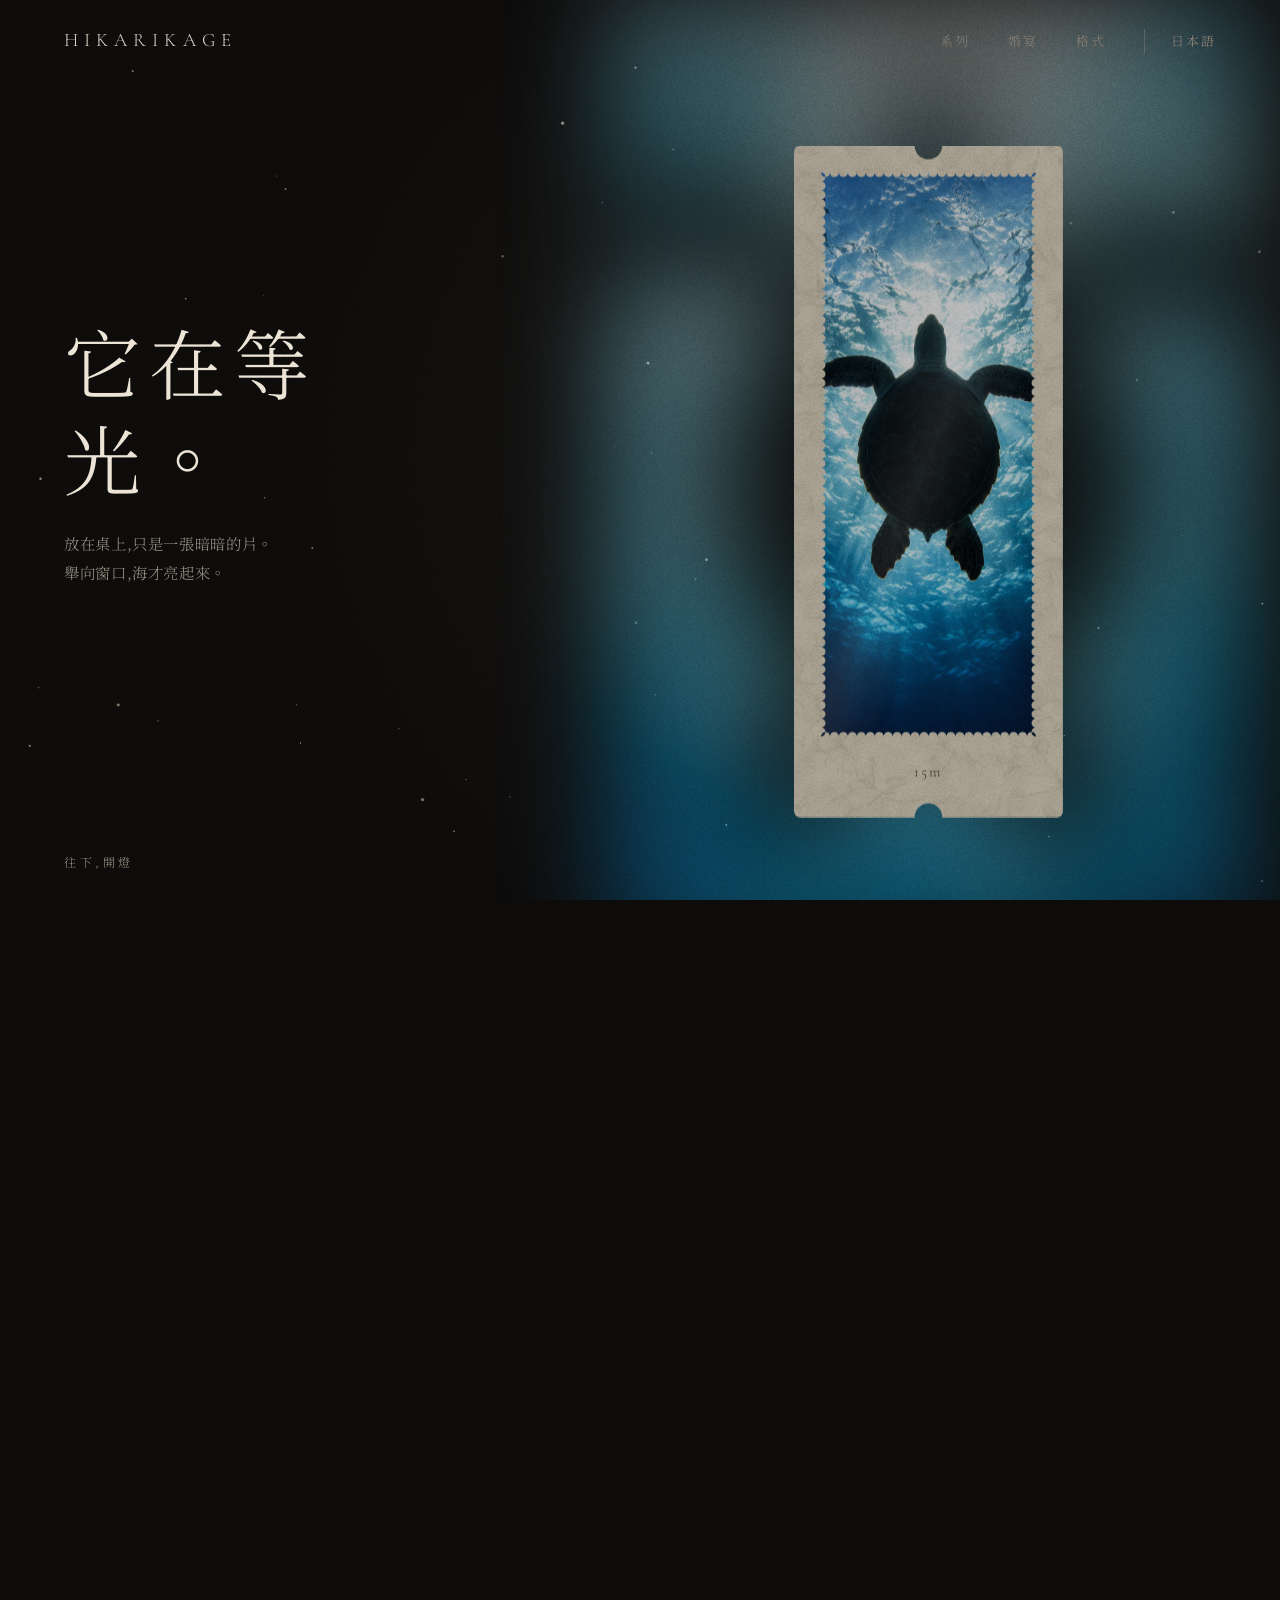
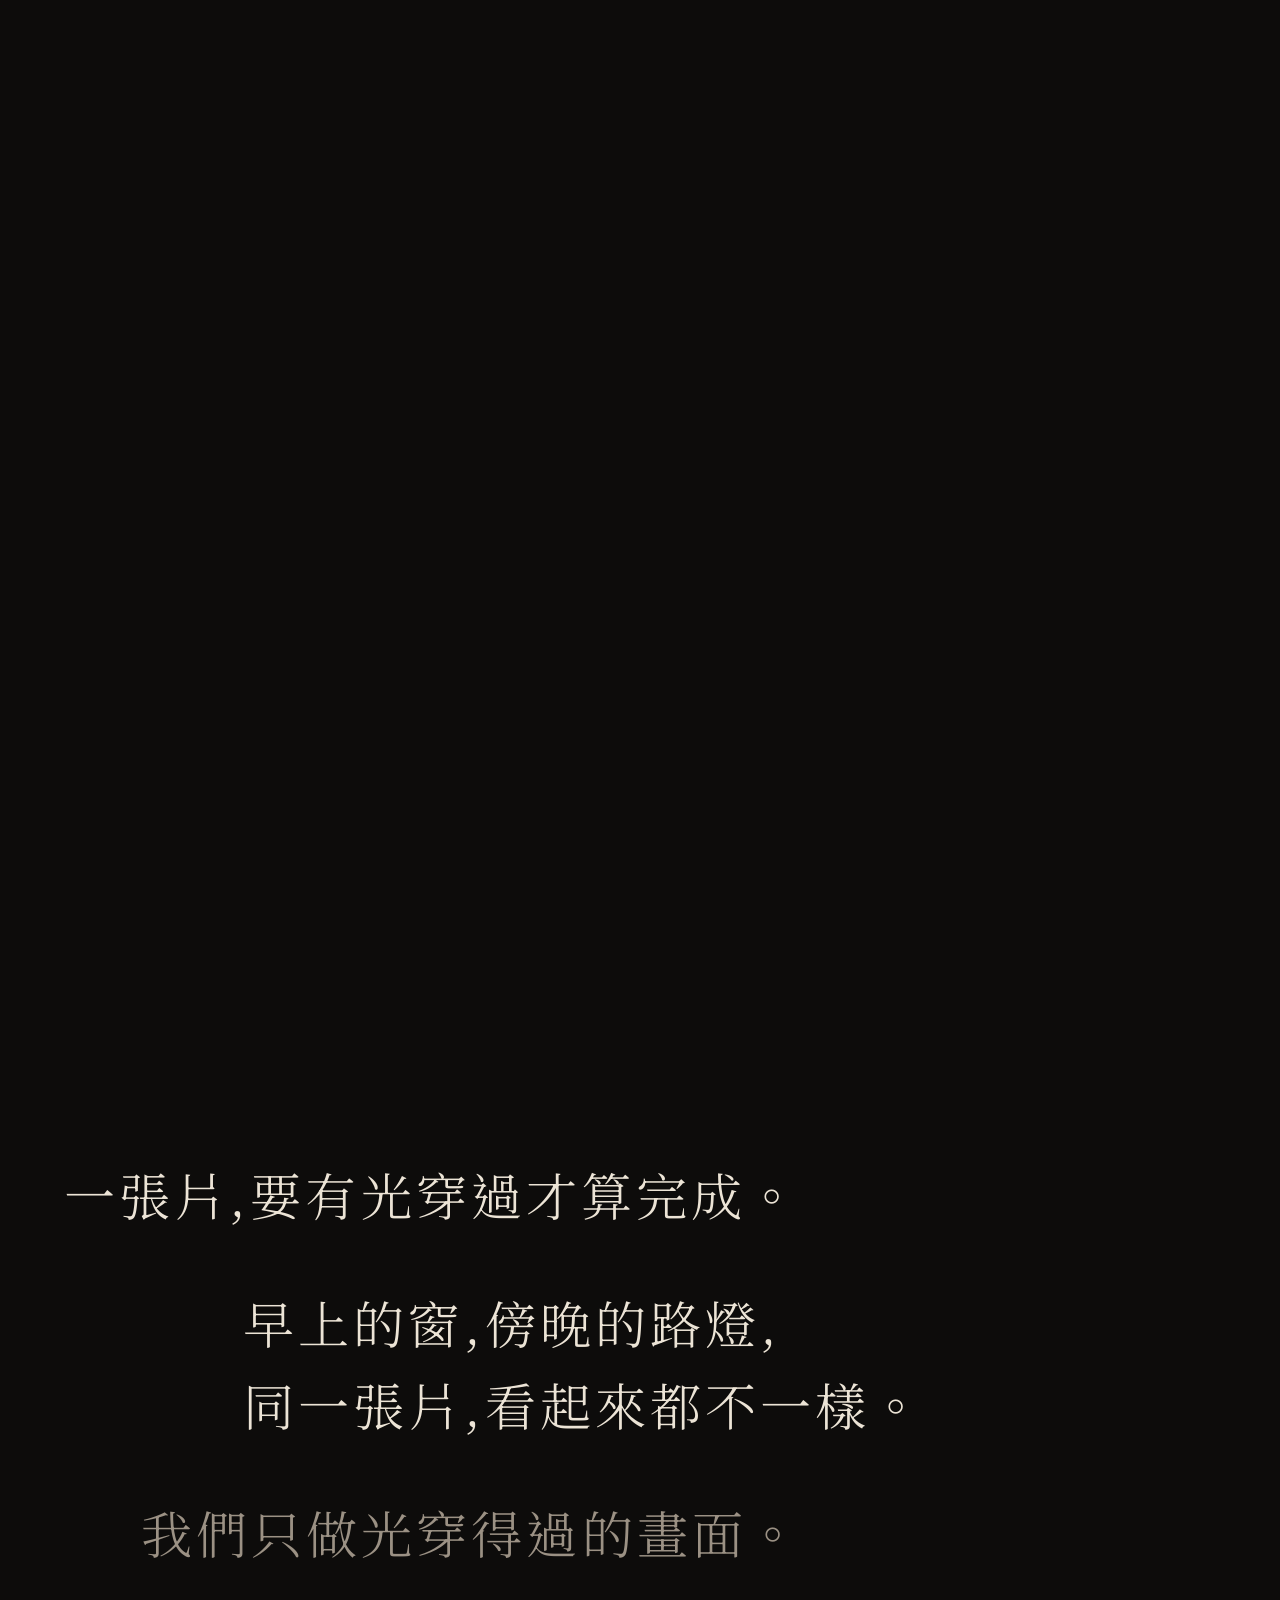
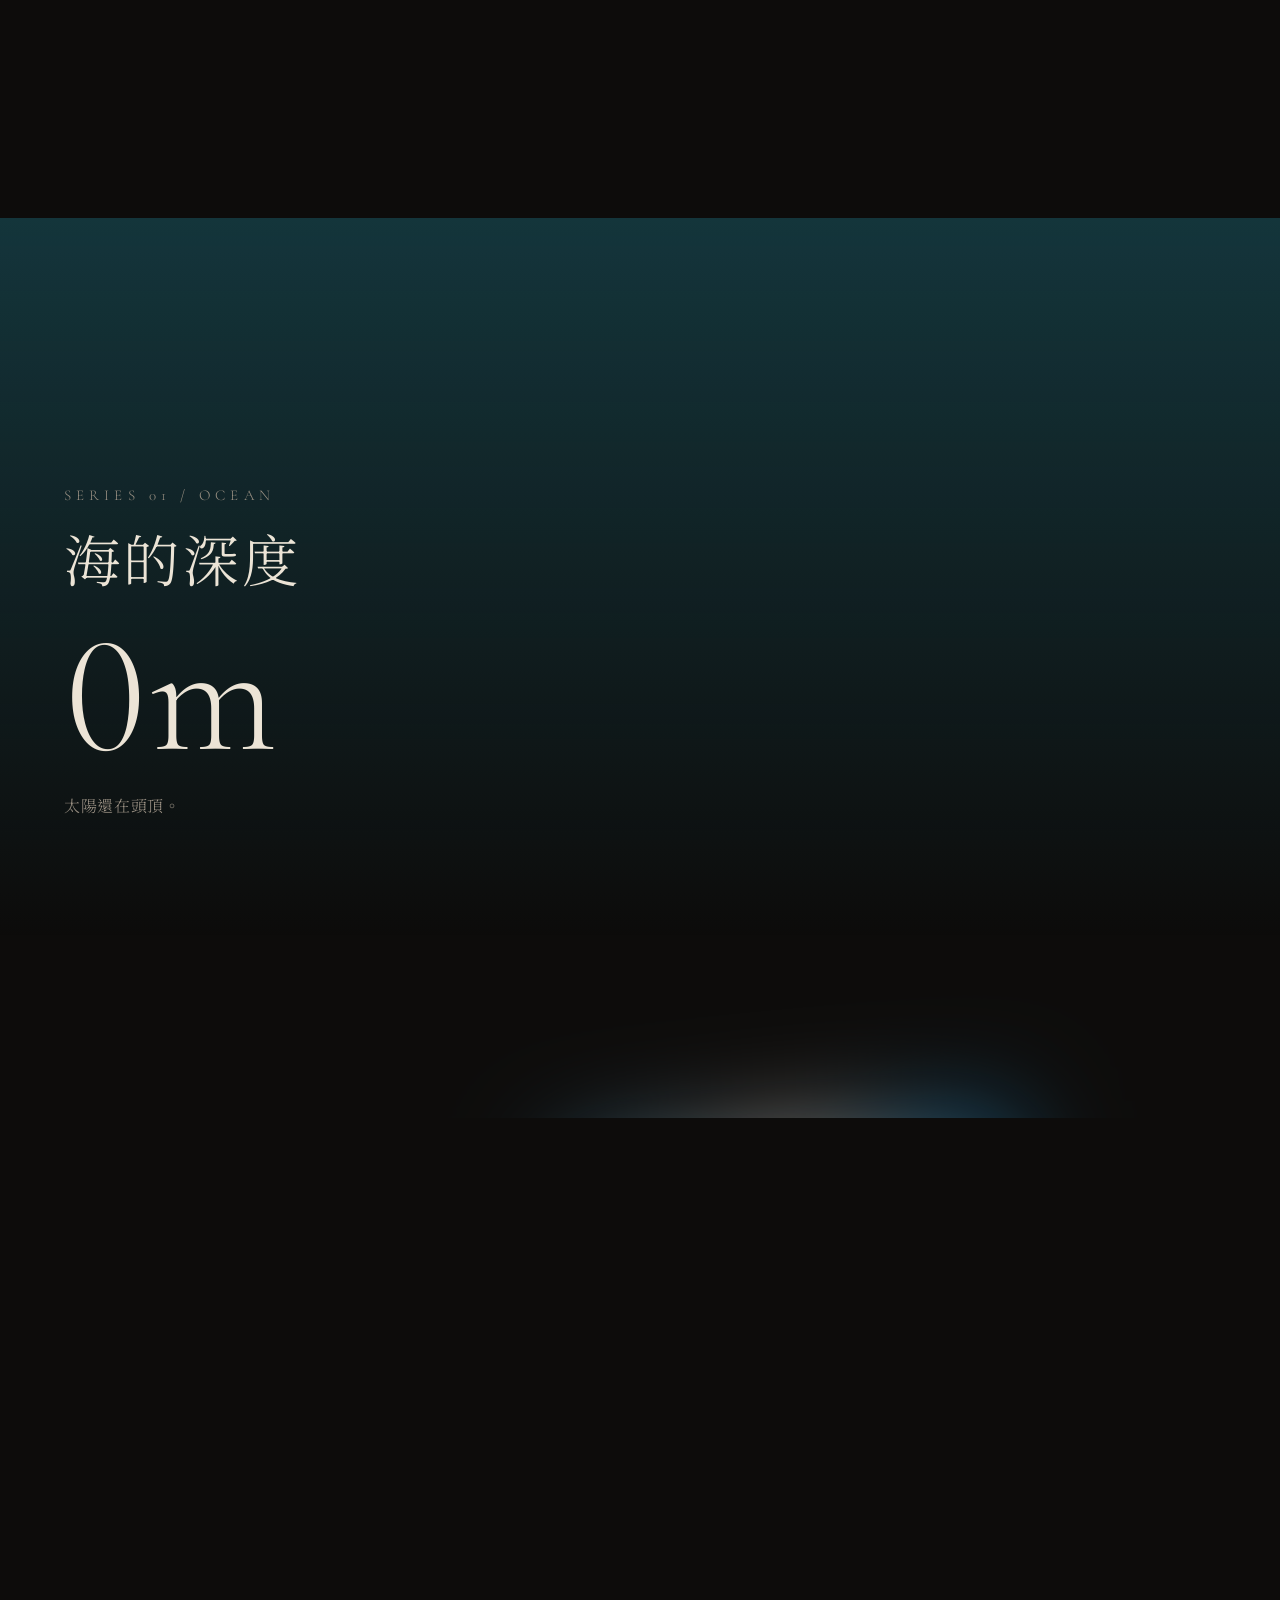
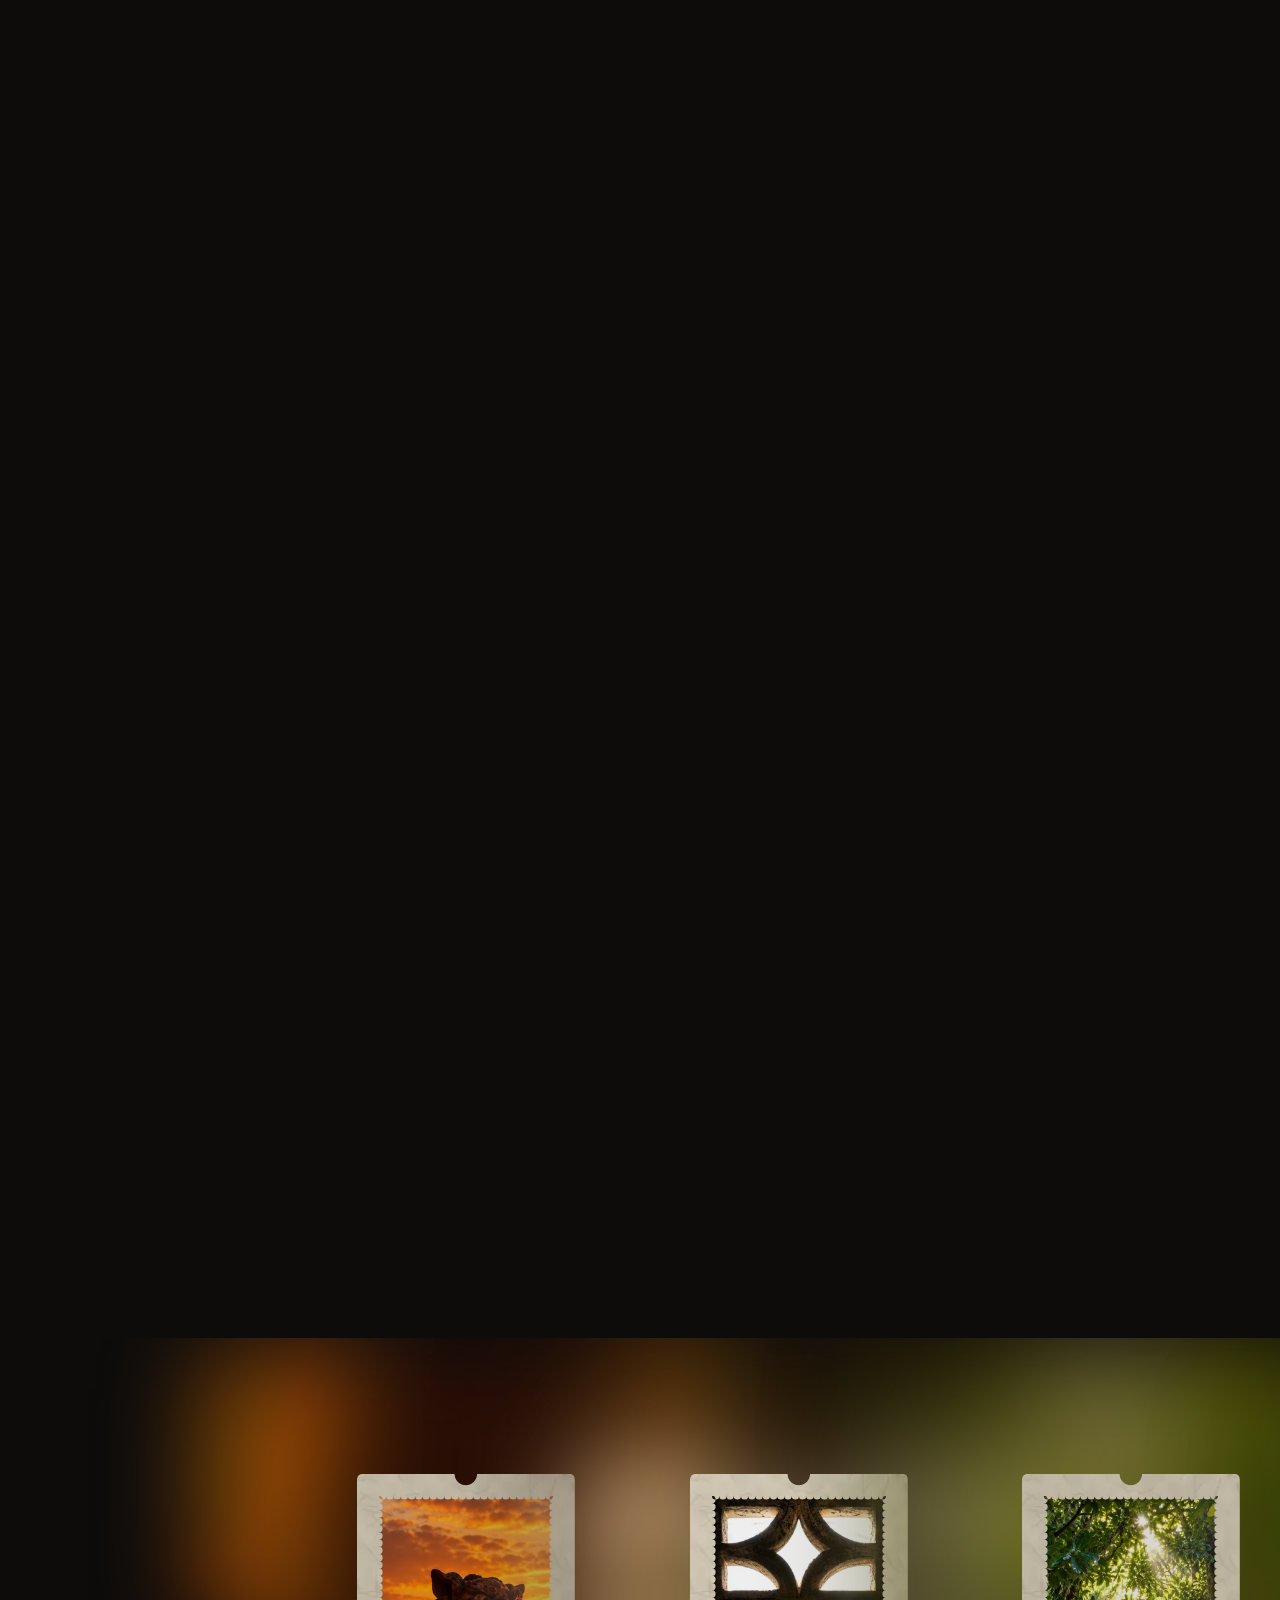
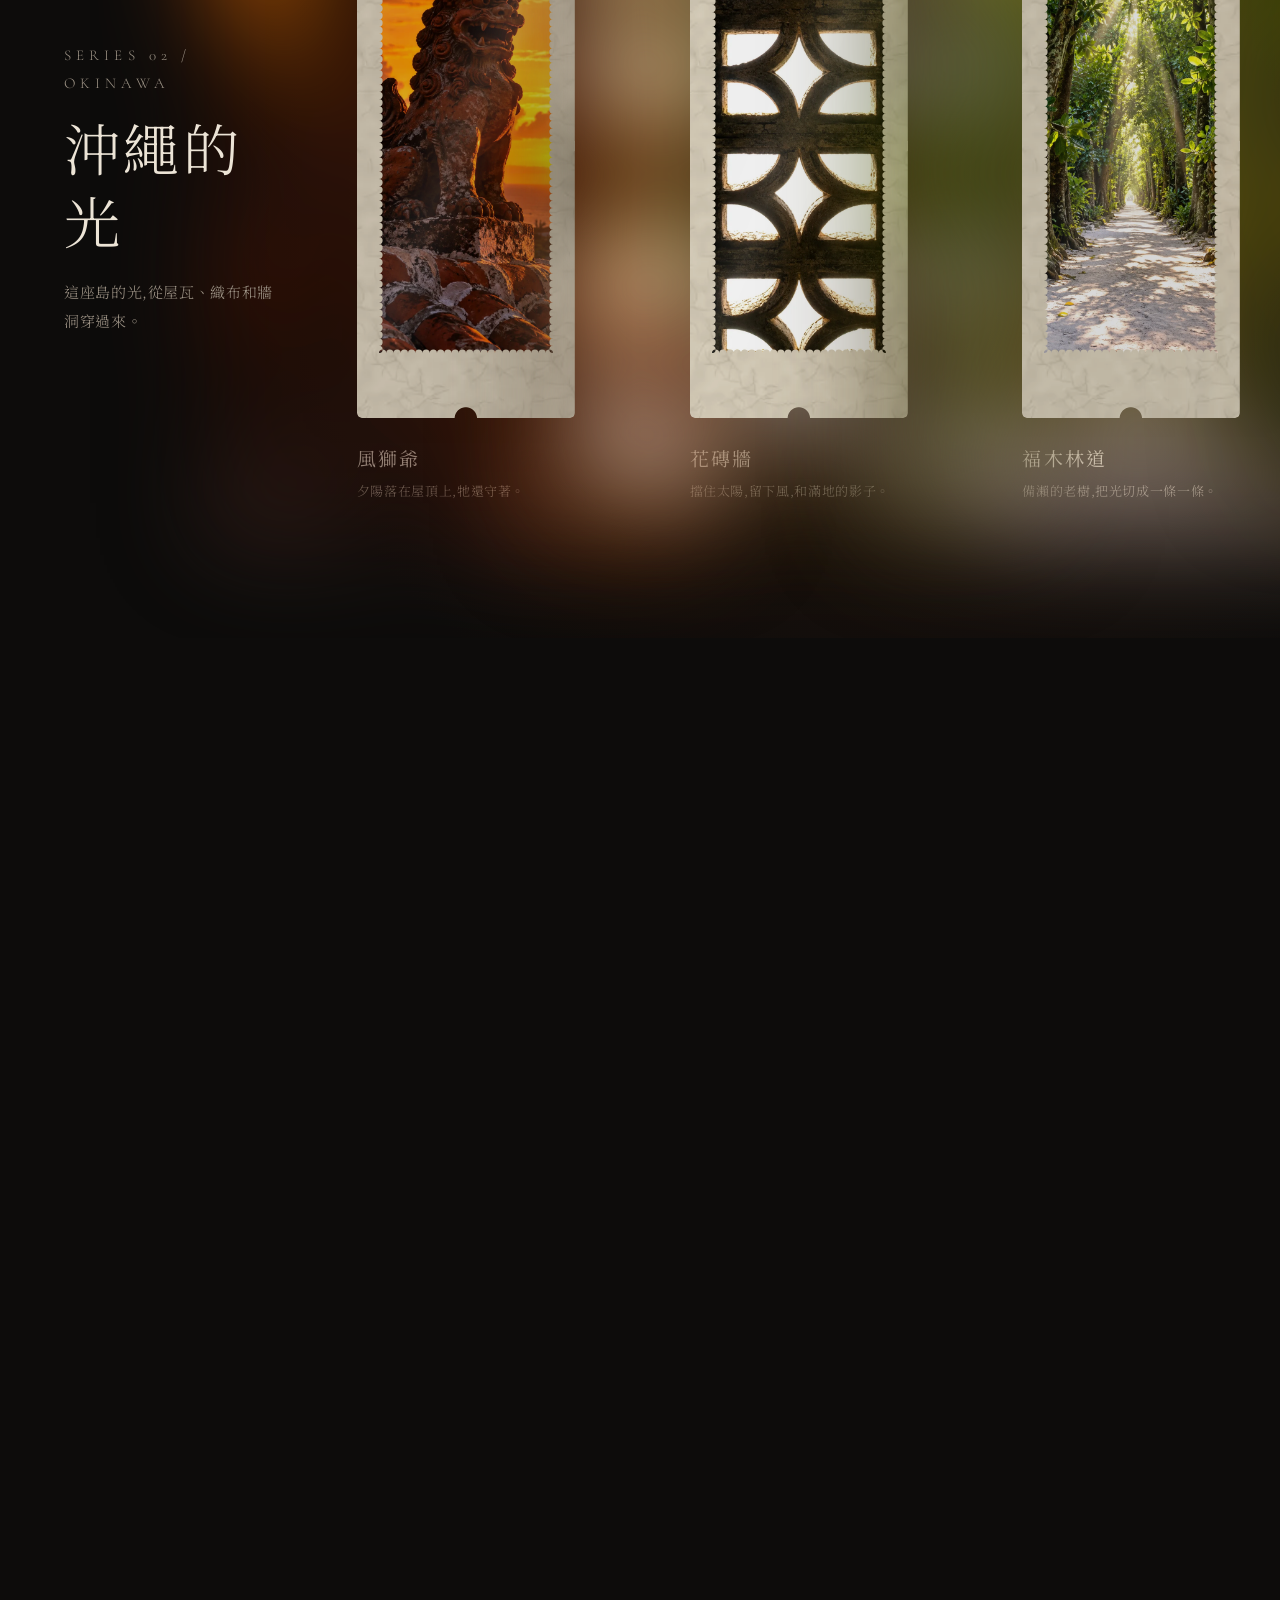
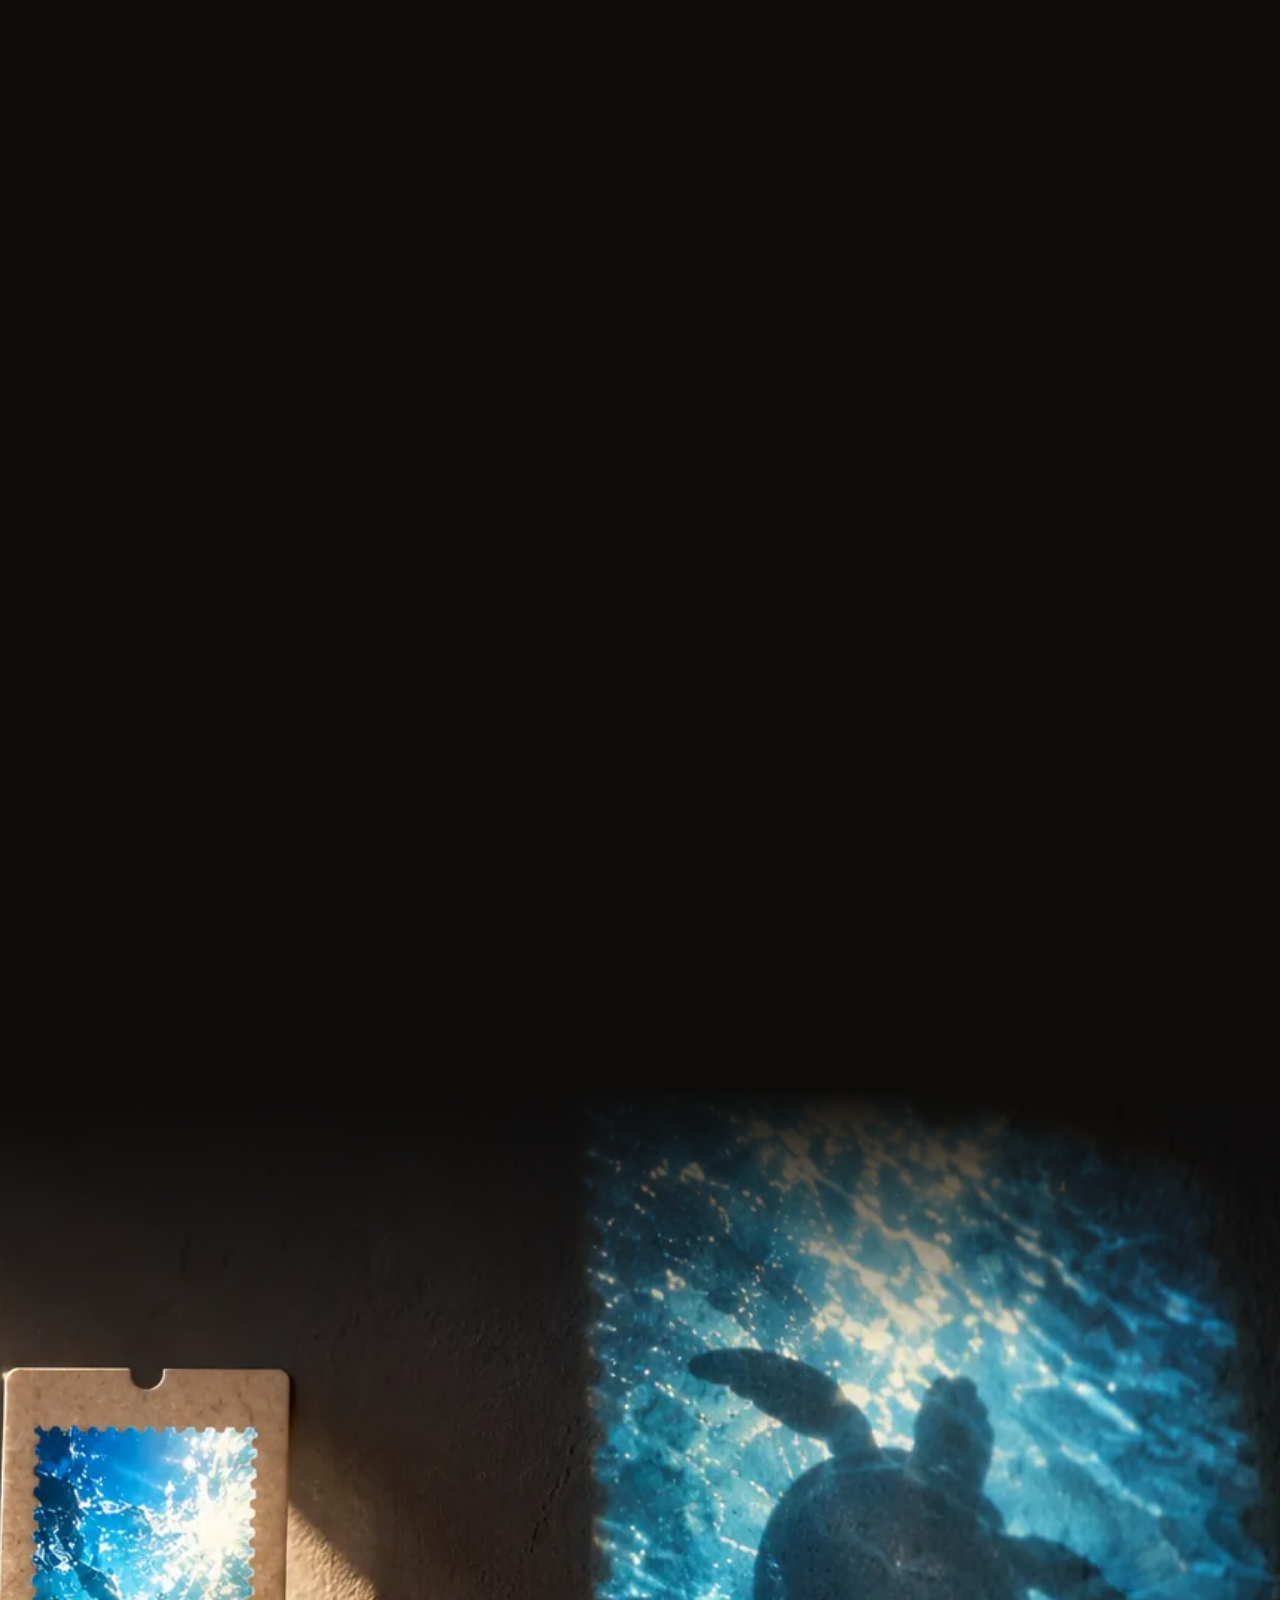
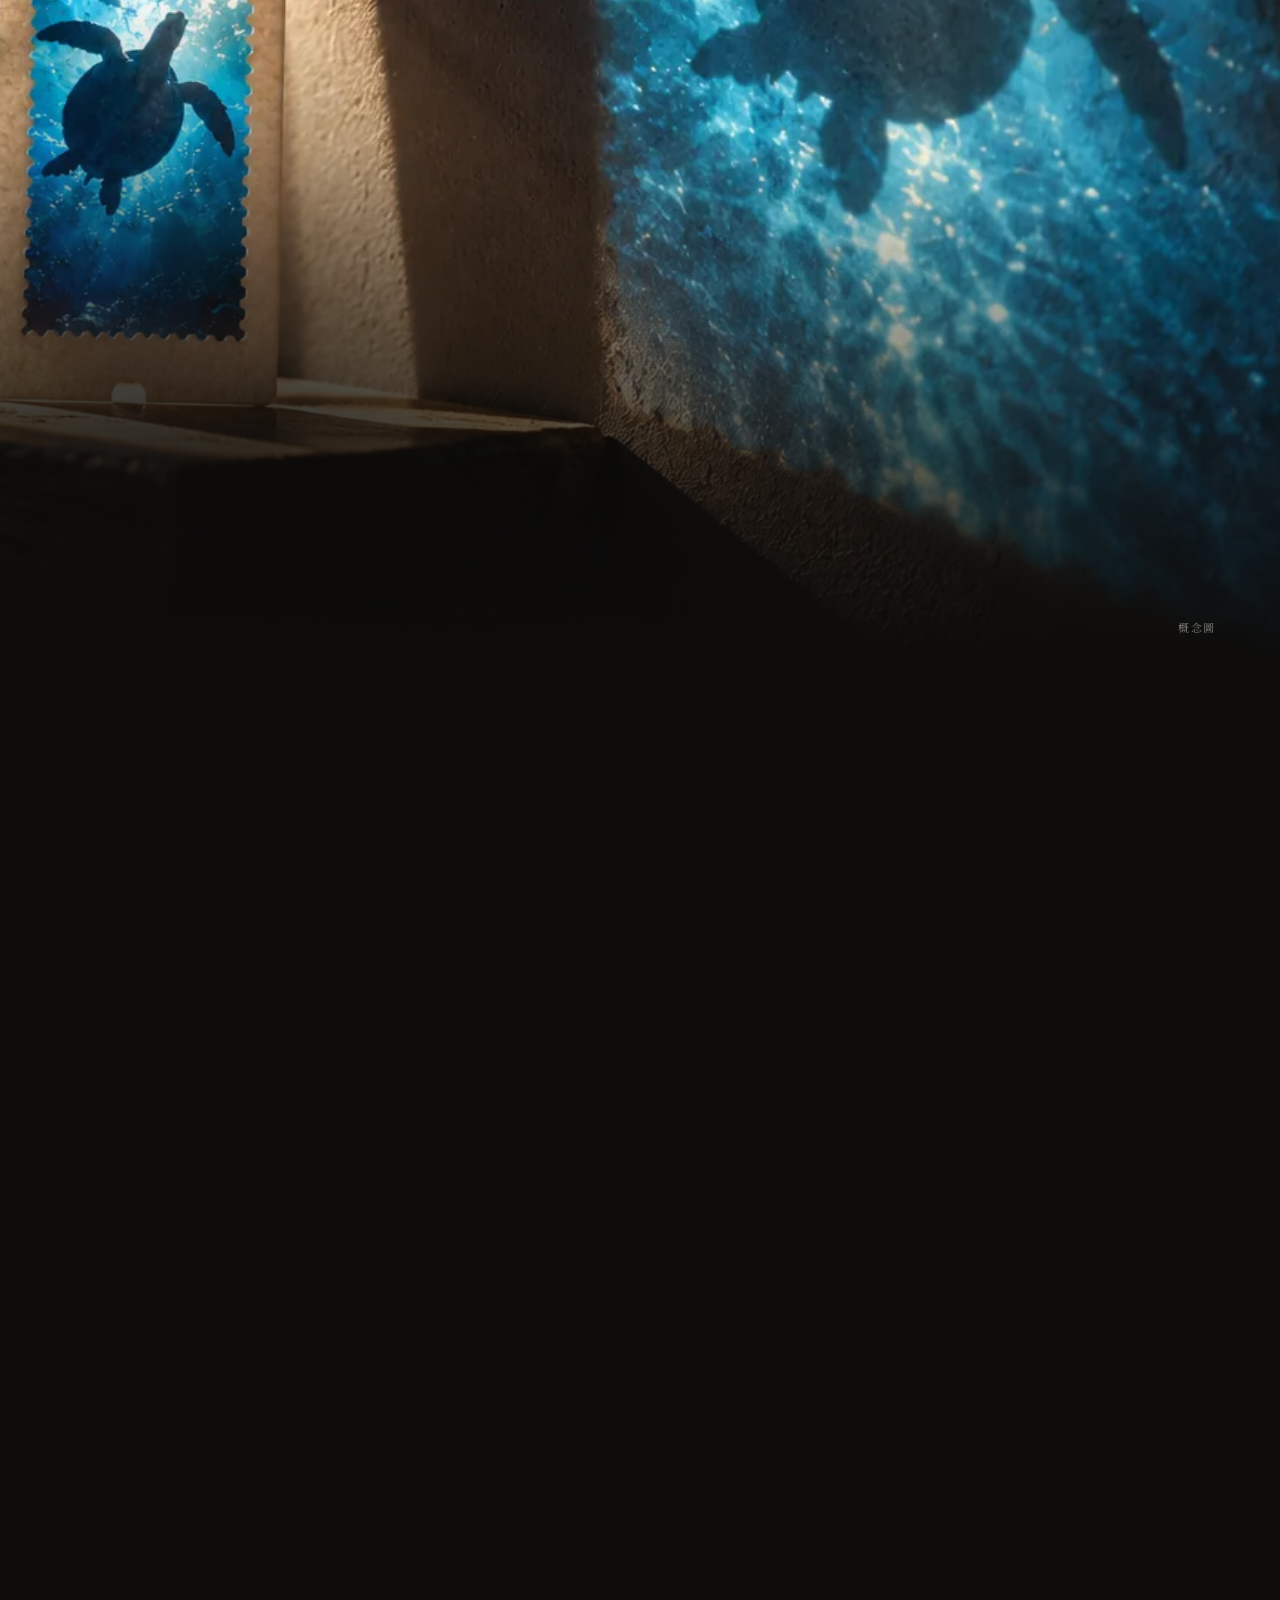
==== commit cea6b5c8: "加入沖繩系列與 16 種格式頁(中日文) Co-Authored-By: Claude Opus 5.5 <noreply@anthropic.com>" ====
--- a/site/index.html
+++ b/site/index.html
@@ -25,7 +25,7 @@
   <div class="nav__links">
     <a href="./#sea">系列</a>
     <a href="./wedding/">婚宴</a>
-    
+    <a href="./formats/">格式</a>
     <a class="nav__lang" href="ja/" hreflang="ja">日本語</a>
   </div>
 </nav>
@@ -77,13 +77,24 @@
     </div>
   </section>
 
+  <section class="strip" id="okinawa">
+    <div class="strip__stick">
+      <div class="strip__head">
+        <div class="kicker">SERIES 02 / OKINAWA</div>
+        <h2 class="section-title">沖繩的光</h2>
+        <p class="body">這座島的光,從屋瓦、織布和牆洞穿過來。</p>
+      </div>
+      <div class="strip__row"><figure class="strip__item"><div data-film="f_shisa" data-lit="strip" data-alt="風獅爺"></div><figcaption><b>風獅爺</b><span>夕陽落在屋頂上,牠還守著。</span></figcaption></figure><figure class="strip__item"><div data-film="f_hanablock" data-lit="strip" data-alt="花磚牆"></div><figcaption><b>花磚牆</b><span>擋住太陽,留下風,和滿地的影子。</span></figcaption></figure><figure class="strip__item"><div data-film="f_fukugi" data-lit="strip" data-alt="福木林道"></div><figcaption><b>福木林道</b><span>備瀨的老樹,把光切成一條一條。</span></figcaption></figure><figure class="strip__item"><div data-film="f_bingata" data-lit="strip" data-alt="紅型"></div><figcaption><b>紅型</b><span>布對著窗,顏色才醒過來。</span></figcaption></figure><figure class="strip__item"><div data-film="f_minsa" data-lit="strip" data-alt="MINSA 織"></div><figcaption><b>MINSA 織</b><span>五格和四格,織的是一輩子。</span></figcaption></figure><figure class="strip__item"><div data-film="f_ryukyu" data-lit="strip" data-alt="琉球玻璃"></div><figcaption><b>琉球玻璃</b><span>氣泡是吹玻璃時留下的呼吸。</span></figcaption></figure><figure class="strip__item"><div data-film="f_eisa" data-lit="strip" data-alt="太鼓舞"></div><figcaption><b>太鼓舞</b><span>舊盆的夜晚,鼓聲先到。</span></figcaption></figure><figure class="strip__item"><div data-film="f_sabani" data-lit="strip" data-alt="海人木舟"></div><figcaption><b>海人木舟</b><span>太陽落下前,最後一艘回港。</span></figcaption></figure></div>
+    </div>
+  </section>
+
   <section class="pair">
     <div class="pair__media">
-      <div data-film="f_ryukyu" data-label="No.01" data-alt="玻璃裡的光" class="reveal"></div>
-      <div data-film="f_showa" data-label="No.02" data-alt="玻璃裡的光" class="reveal" style="--i:1"></div>
+      <div data-film="f_showa" data-label="No.01" data-alt="玻璃裡的光" class="reveal"></div>
+      <div data-film="f_amber" data-label="No.02" data-alt="玻璃裡的光" class="reveal" style="--i:1"></div>
     </div>
     <div>
-      <div class="kicker reveal">SERIES 02 / GLASS</div>
+      <div class="kicker reveal">SERIES 03 / GLASS</div>
       <h2 class="section-title reveal">玻璃裡的光</h2>
       <p class="body reveal">老房子窗上的壓花,<br>本來就在等光。</p>
     </div>
@@ -104,12 +115,24 @@
       <div data-film="f_stars" data-label="24&deg;N" data-alt="帶走那個地方的光" class="reveal" style="--i:1"></div>
     </div>
     <div>
-      <div class="kicker reveal">SERIES 03 / PLACE</div>
+      <div class="kicker reveal">SERIES 04 / PLACE</div>
       <h2 class="section-title reveal">帶走那個地方的光</h2>
       <p class="body reveal">抬頭看過的天花,離開前那晚的星空。<br>我們正在尋找想一起做的地方。</p>
     </div>
   </section>
 
+  <section class="fmt-link">
+    <div>
+      <div class="kicker reveal">FORMATS</div>
+      <h2 class="section-title reveal">一道光,十六種形狀</h2>
+      <p class="body reveal">書籤、票根、明信片、月曆、地圖。</p>
+      <a class="more reveal" href="formats/">看全部格式</a>
+    </div>
+    <div class="fmt-link__cards">
+      <figure class="fmt"><div class="card" data-card role="img" aria-label="全景 150×100mm" style="--cw:150;--ch:100"><div class="card__cast" style="background-image:url('assets/wide/l_sea.webp')"></div><div class="card__body"></div><div class="card__win" style="left:7.667%;top:10.000%;width:84.667%;height:39.000%;-webkit-mask-image:url('data:image/svg+xml,%3Csvg%20xmlns%3D%22http%3A//www.w3.org/2000/svg%22%20viewBox%3D%220%200%20127%2039%22%20preserveAspectRatio%3D%22none%22%3E%3Cpath%20d%3D%22M0%200a0.992%200.992%200%200%200%201.984%200a0.992%200.992%200%200%200%201.984%200a0.992%200.992%200%200%200%201.984%200a0.992%200.992%200%200%200%201.984%200a0.992%200.992%200%200%200%201.984%200a0.992%200.992%200%200%200%201.984%200a0.992%200.992%200%200%200%201.984%200a0.992%200.992%200%200%200%201.984%200a0.992%200.992%200%200%200%201.984%200a0.992%200.992%200%200%200%201.984%200a0.992%200.992%200%200%200%201.984%200a0.992%200.992%200%200%200%201.984%200a0.992%200.992%200%200%200%201.984%200a0.992%200.992%200%200%200%201.984%200a0.992%200.992%200%200%200%201.984%200a0.992%200.992%200%200%200%201.984%200a0.992%200.992%200%200%200%201.984%200a0.992%200.992%200%200%200%201.984%200a0.992%200.992%200%200%200%201.984%200a0.992%200.992%200%200%200%201.984%200a0.992%200.992%200%200%200%201.984%200a0.992%200.992%200%200%200%201.984%200a0.992%200.992%200%200%200%201.984%200a0.992%200.992%200%200%200%201.984%200a0.992%200.992%200%200%200%201.984%200a0.992%200.992%200%200%200%201.984%200a0.992%200.992%200%200%200%201.984%200a0.992%200.992%200%200%200%201.984%200a0.992%200.992%200%200%200%201.984%200a0.992%200.992%200%200%200%201.984%200a0.992%200.992%200%200%200%201.984%200a0.992%200.992%200%200%200%201.984%200a0.992%200.992%200%200%200%201.984%200a0.992%200.992%200%200%200%201.984%200a0.992%200.992%200%200%200%201.984%200a0.992%200.992%200%200%200%201.984%200a0.992%200.992%200%200%200%201.984%200a0.992%200.992%200%200%200%201.984%200a0.992%200.992%200%200%200%201.984%200a0.992%200.992%200%200%200%201.984%200a0.992%200.992%200%200%200%201.984%200a0.992%200.992%200%200%200%201.984%200a0.992%200.992%200%200%200%201.984%200a0.992%200.992%200%200%200%201.984%200a0.992%200.992%200%200%200%201.984%200a0.992%200.992%200%200%200%201.984%200a0.992%200.992%200%200%200%201.984%200a0.992%200.992%200%200%200%201.984%200a0.992%200.992%200%200%200%201.984%200a0.992%200.992%200%200%200%201.984%200a0.992%200.992%200%200%200%201.984%200a0.992%200.992%200%200%200%201.984%200a0.992%200.992%200%200%200%201.984%200a0.992%200.992%200%200%200%201.984%200a0.992%200.992%200%200%200%201.984%200a0.992%200.992%200%200%200%201.984%200a0.992%200.992%200%200%200%201.984%200a0.992%200.992%200%200%200%201.984%200a0.992%200.992%200%200%200%201.984%200a0.992%200.992%200%200%200%201.984%200a0.992%200.992%200%200%200%201.984%200a0.992%200.992%200%200%200%201.984%200a0.992%200.992%200%200%200%201.984%200a0.992%200.992%200%200%200%201.984%200a0.975%200.975%200%200%200%200%201.950a0.975%200.975%200%200%200%200%201.950a0.975%200.975%200%200%200%200%201.950a0.975%200.975%200%200%200%200%201.950a0.975%200.975%200%200%200%200%201.950a0.975%200.975%200%200%200%200%201.950a0.975%200.975%200%200%200%200%201.950a0.975%200.975%200%200%200%200%201.950a0.975%200.975%200%200%200%200%201.950a0.975%200.975%200%200%200%200%201.950a0.975%200.975%200%200%200%200%201.950a0.975%200.975%200%200%200%200%201.950a0.975%200.975%200%200%200%200%201.950a0.975%200.975%200%200%200%200%201.950a0.975%200.975%200%200%200%200%201.950a0.975%200.975%200%200%200%200%201.950a0.975%200.975%200%200%200%200%201.950a0.975%200.975%200%200%200%200%201.950a0.975%200.975%200%200%200%200%201.950a0.975%200.975%200%200%200%200%201.950a0.992%200.992%200%200%200%20-1.984%200a0.992%200.992%200%200%200%20-1.984%200a0.992%200.992%200%200%200%20-1.984%200a0.992%200.992%200%200%200%20-1.984%200a0.992%200.992%200%200%200%20-1.984%200a0.992%200.992%200%200%200%20-1.984%200a0.992%200.992%200%200%200%20-1.984%200a0.992%200.992%200%200%200%20-1.984%200a0.992%200.992%200%200%200%20-1.984%200a0.992%200.992%200%200%200%20-1.984%200a0.992%200.992%200%200%200%20-1.984%200a0.992%200.992%200%200%200%20-1.984%200a0.992%200.992%200%200%200%20-1.984%200a0.992%200.992%200%200%200%20-1.984%200a0.992%200.992%200%200%200%20-1.984%200a0.992%200.992%200%200%200%20-1.984%200a0.992%200.992%200%200%200%20-1.984%200a0.992%200.992%200%200%200%20-1.984%200a0.992%200.992%200%200%200%20-1.984%200a0.992%200.992%200%200%200%20-1.984%200a0.992%200.992%200%200%200%20-1.984%200a0.992%200.992%200%200%200%20-1.984%200a0.992%200.992%200%200%200%20-1.984%200a0.992%200.992%200%200%200%20-1.984%200a0.992%200.992%200%200%200%20-1.984%200a0.992%200.992%200%200%200%20-1.984%200a0.992%200.992%200%200%200%20-1.984%200a0.992%200.992%200%200%200%20-1.984%200a0.992%200.992%200%200%200%20-1.984%200a0.992%200.992%200%200%200%20-1.984%200a0.992%200.992%200%200%200%20-1.984%200a0.992%200.992%200%200%200%20-1.984%200a0.992%200.992%200%200%200%20-1.984%200a0.992%200.992%200%200%200%20-1.984%200a0.992%200.992%200%200%200%20-1.984%200a0.992%200.992%200%200%200%20-1.984%200a0.992%200.992%200%200%200%20-1.984%200a0.992%200.992%200%200%200%20-1.984%200a0.992%200.992%200%200%200%20-1.984%200a0.992%200.992%200%200%200%20-1.984%200a0.992%200.992%200%200%200%20-1.984%200a0.992%200.992%200%200%200%20-1.984%200a0.992%200.992%200%200%200%20-1.984%200a0.992%200.992%200%200%200%20-1.984%200a0.992%200.992%200%200%200%20-1.984%200a0.992%200.992%200%200%200%20-1.984%200a0.992%200.992%200%200%200%20-1.984%200a0.992%200.992%200%200%200%20-1.984%200a0.992%200.992%200%200%200%20-1.984%200a0.992%200.992%200%200%200%20-1.984%200a0.992%200.992%200%200%200%20-1.984%200a0.992%200.992%200%200%200%20-1.984%200a0.992%200.992%200%200%200%20-1.984%200a0.992%200.992%200%200%200%20-1.984%200a0.992%200.992%200%200%200%20-1.984%200a0.992%200.992%200%200%200%20-1.984%200a0.992%200.992%200%200%200%20-1.984%200a0.992%200.992%200%200%200%20-1.984%200a0.992%200.992%200%200%200%20-1.984%200a0.992%200.992%200%200%200%20-1.984%200a0.992%200.992%200%200%200%20-1.984%200a0.992%200.992%200%200%200%20-1.984%200a0.992%200.992%200%200%200%20-1.984%200a0.992%200.992%200%200%200%20-1.984%200a0.975%200.975%200%200%200%200%20-1.950a0.975%200.975%200%200%200%200%20-1.950a0.975%200.975%200%200%200%200%20-1.950a0.975%200.975%200%200%200%200%20-1.950a0.975%200.975%200%200%200%200%20-1.950a0.975%200.975%200%200%200%200%20-1.950a0.975%200.975%200%200%200%200%20-1.950a0.975%200.975%200%200%200%200%20-1.950a0.975%200.975%200%200%200%200%20-1.950a0.975%200.975%200%200%200%200%20-1.950a0.975%200.975%200%200%200%200%20-1.950a0.975%200.975%200%200%200%200%20-1.950a0.975%200.975%200%200%200%200%20-1.950a0.975%200.975%200%200%200%200%20-1.950a0.975%200.975%200%200%200%200%20-1.950a0.975%200.975%200%200%200%200%20-1.950a0.975%200.975%200%200%200%200%20-1.950a0.975%200.975%200%200%200%200%20-1.950a0.975%200.975%200%200%200%200%20-1.950a0.975%200.975%200%200%200%200%20-1.950Z%22/%3E%3C/svg%3E');mask-image:url('data:image/svg+xml,%3Csvg%20xmlns%3D%22http%3A//www.w3.org/2000/svg%22%20viewBox%3D%220%200%20127%2039%22%20preserveAspectRatio%3D%22none%22%3E%3Cpath%20d%3D%22M0%200a0.992%200.992%200%200%200%201.984%200a0.992%200.992%200%200%200%201.984%200a0.992%200.992%200%200%200%201.984%200a0.992%200.992%200%200%200%201.984%200a0.992%200.992%200%200%200%201.984%200a0.992%200.992%200%200%200%201.984%200a0.992%200.992%200%200%200%201.984%200a0.992%200.992%200%200%200%201.984%200a0.992%200.992%200%200%200%201.984%200a0.992%200.992%200%200%200%201.984%200a0.992%200.992%200%200%200%201.984%200a0.992%200.992%200%200%200%201.984%200a0.992%200.992%200%200%200%201.984%200a0.992%200.992%200%200%200%201.984%200a0.992%200.992%200%200%200%201.984%200a0.992%200.992%200%200%200%201.984%200a0.992%200.992%200%200%200%201.984%200a0.992%200.992%200%200%200%201.984%200a0.992%200.992%200%200%200%201.984%200a0.992%200.992%200%200%200%201.984%200a0.992%200.992%200%200%200%201.984%200a0.992%200.992%200%200%200%201.984%200a0.992%200.992%200%200%200%201.984%200a0.992%200.992%200%200%200%201.984%200a0.992%200.992%200%200%200%201.984%200a0.992%200.992%200%200%200%201.984%200a0.992%200.992%200%200%200%201.984%200a0.992%200.992%200%200%200%201.984%200a0.992%200.992%200%200%200%201.984%200a0.992%200.992%200%200%200%201.984%200a0.992%200.992%200%200%200%201.984%200a0.992%200.992%200%200%200%201.984%200a0.992%200.992%200%200%200%201.984%200a0.992%200.992%200%200%200%201.984%200a0.992%200.992%200%200%200%201.984%200a0.992%200.992%200%200%200%201.984%200a0.992%200.992%200%200%200%201.984%200a0.992%200.992%200%200%200%201.984%200a0.992%200.992%200%200%200%201.984%200a0.992%200.992%200%200%200%201.984%200a0.992%200.992%200%200%200%201.984%200a0.992%200.992%200%200%200%201.984%200a0.992%200.992%200%200%200%201.984%200a0.992%200.992%200%200%200%201.984%200a0.992%200.992%200%200%200%201.984%200a0.992%200.992%200%200%200%201.984%200a0.992%200.992%200%200%200%201.984%200a0.992%200.992%200%200%200%201.984%200a0.992%200.992%200%200%200%201.984%200a0.992%200.992%200%200%200%201.984%200a0.992%200.992%200%200%200%201.984%200a0.992%200.992%200%200%200%201.984%200a0.992%200.992%200%200%200%201.984%200a0.992%200.992%200%200%200%201.984%200a0.992%200.992%200%200%200%201.984%200a0.992%200.992%200%200%200%201.984%200a0.992%200.992%200%200%200%201.984%200a0.992%200.992%200%200%200%201.984%200a0.992%200.992%200%200%200%201.984%200a0.992%200.992%200%200%200%201.984%200a0.992%200.992%200%200%200%201.984%200a0.992%200.992%200%200%200%201.984%200a0.992%200.992%200%200%200%201.984%200a0.992%200.992%200%200%200%201.984%200a0.975%200.975%200%200%200%200%201.950a0.975%200.975%200%200%200%200%201.950a0.975%200.975%200%200%200%200%201.950a0.975%200.975%200%200%200%200%201.950a0.975%200.975%200%200%200%200%201.950a0.975%200.975%200%200%200%200%201.950a0.975%200.975%200%200%200%200%201.950a0.975%200.975%200%200%200%200%201.950a0.975%200.975%200%200%200%200%201.950a0.975%200.975%200%200%200%200%201.950a0.975%200.975%200%200%200%200%201.950a0.975%200.975%200%200%200%200%201.950a0.975%200.975%200%200%200%200%201.950a0.975%200.975%200%200%200%200%201.950a0.975%200.975%200%200%200%200%201.950a0.975%200.975%200%200%200%200%201.950a0.975%200.975%200%200%200%200%201.950a0.975%200.975%200%200%200%200%201.950a0.975%200.975%200%200%200%200%201.950a0.975%200.975%200%200%200%200%201.950a0.992%200.992%200%200%200%20-1.984%200a0.992%200.992%200%200%200%20-1.984%200a0.992%200.992%200%200%200%20-1.984%200a0.992%200.992%200%200%200%20-1.984%200a0.992%200.992%200%200%200%20-1.984%200a0.992%200.992%200%200%200%20-1.984%200a0.992%200.992%200%200%200%20-1.984%200a0.992%200.992%200%200%200%20-1.984%200a0.992%200.992%200%200%200%20-1.984%200a0.992%200.992%200%200%200%20-1.984%200a0.992%200.992%200%200%200%20-1.984%200a0.992%200.992%200%200%200%20-1.984%200a0.992%200.992%200%200%200%20-1.984%200a0.992%200.992%200%200%200%20-1.984%200a0.992%200.992%200%200%200%20-1.984%200a0.992%200.992%200%200%200%20-1.984%200a0.992%200.992%200%200%200%20-1.984%200a0.992%200.992%200%200%200%20-1.984%200a0.992%200.992%200%200%200%20-1.984%200a0.992%200.992%200%200%200%20-1.984%200a0.992%200.992%200%200%200%20-1.984%200a0.992%200.992%200%200%200%20-1.984%200a0.992%200.992%200%200%200%20-1.984%200a0.992%200.992%200%200%200%20-1.984%200a0.992%200.992%200%200%200%20-1.984%200a0.992%200.992%200%200%200%20-1.984%200a0.992%200.992%200%200%200%20-1.984%200a0.992%200.992%200%200%200%20-1.984%200a0.992%200.992%200%200%200%20-1.984%200a0.992%200.992%200%200%200%20-1.984%200a0.992%200.992%200%200%200%20-1.984%200a0.992%200.992%200%200%200%20-1.984%200a0.992%200.992%200%200%200%20-1.984%200a0.992%200.992%200%200%200%20-1.984%200a0.992%200.992%200%200%200%20-1.984%200a0.992%200.992%200%200%200%20-1.984%200a0.992%200.992%200%200%200%20-1.984%200a0.992%200.992%200%200%200%20-1.984%200a0.992%200.992%200%200%200%20-1.984%200a0.992%200.992%200%200%200%20-1.984%200a0.992%200.992%200%200%200%20-1.984%200a0.992%200.992%200%200%200%20-1.984%200a0.992%200.992%200%200%200%20-1.984%200a0.992%200.992%200%200%200%20-1.984%200a0.992%200.992%200%200%200%20-1.984%200a0.992%200.992%200%200%200%20-1.984%200a0.992%200.992%200%200%200%20-1.984%200a0.992%200.992%200%200%200%20-1.984%200a0.992%200.992%200%200%200%20-1.984%200a0.992%200.992%200%200%200%20-1.984%200a0.992%200.992%200%200%200%20-1.984%200a0.992%200.992%200%200%200%20-1.984%200a0.992%200.992%200%200%200%20-1.984%200a0.992%200.992%200%200%200%20-1.984%200a0.992%200.992%200%200%200%20-1.984%200a0.992%200.992%200%200%200%20-1.984%200a0.992%200.992%200%200%200%20-1.984%200a0.992%200.992%200%200%200%20-1.984%200a0.992%200.992%200%200%200%20-1.984%200a0.992%200.992%200%200%200%20-1.984%200a0.992%200.992%200%200%200%20-1.984%200a0.992%200.992%200%200%200%20-1.984%200a0.992%200.992%200%200%200%20-1.984%200a0.992%200.992%200%200%200%20-1.984%200a0.975%200.975%200%200%200%200%20-1.950a0.975%200.975%200%200%200%200%20-1.950a0.975%200.975%200%200%200%200%20-1.950a0.975%200.975%200%200%200%200%20-1.950a0.975%200.975%200%200%200%200%20-1.950a0.975%200.975%200%200%200%200%20-1.950a0.975%200.975%200%200%200%200%20-1.950a0.975%200.975%200%200%200%200%20-1.950a0.975%200.975%200%200%200%200%20-1.950a0.975%200.975%200%200%200%200%20-1.950a0.975%200.975%200%200%200%200%20-1.950a0.975%200.975%200%200%200%200%20-1.950a0.975%200.975%200%200%200%200%20-1.950a0.975%200.975%200%200%200%200%20-1.950a0.975%200.975%200%200%200%200%20-1.950a0.975%200.975%200%200%200%200%20-1.950a0.975%200.975%200%200%200%200%20-1.950a0.975%200.975%200%200%200%200%20-1.950a0.975%200.975%200%200%200%200%20-1.950a0.975%200.975%200%200%200%200%20-1.950Z%22/%3E%3C/svg%3E');"><img src="assets/wide/l_sea.webp" alt="" loading="lazy"></div><div class="card__text big" style="left:7.667%;top:58.000%;width:84.667%">East China Sea</div><div class="card__text tiny" style="left:7.667%;top:76.000%;width:84.667%">Last light from Zanpa</div></div><figcaption><b>全景</b><span>150&times;100mm</span><span>窗口 127&times;39mm</span></figcaption></figure>
+      <figure class="fmt"><div class="card" data-card role="img" aria-label="書籤 60×120mm" style="--cw:60;--ch:120"><div class="card__cast" style="background-image:url('assets/film/f_turtle.webp')"></div><div class="card__body"></div><div class="card__win" style="left:12.500%;top:8.333%;width:75.000%;height:50.000%;-webkit-mask-image:url('data:image/svg+xml,%3Csvg%20xmlns%3D%22http%3A//www.w3.org/2000/svg%22%20viewBox%3D%220%200%2045%2060%22%20preserveAspectRatio%3D%22none%22%3E%3Cpath%20d%3D%22M0%200a1.023%201.023%200%200%200%202.045%200a1.023%201.023%200%200%200%202.045%200a1.023%201.023%200%200%200%202.045%200a1.023%201.023%200%200%200%202.045%200a1.023%201.023%200%200%200%202.045%200a1.023%201.023%200%200%200%202.045%200a1.023%201.023%200%200%200%202.045%200a1.023%201.023%200%200%200%202.045%200a1.023%201.023%200%200%200%202.045%200a1.023%201.023%200%200%200%202.045%200a1.023%201.023%200%200%200%202.045%200a1.023%201.023%200%200%200%202.045%200a1.023%201.023%200%200%200%202.045%200a1.023%201.023%200%200%200%202.045%200a1.023%201.023%200%200%200%202.045%200a1.023%201.023%200%200%200%202.045%200a1.023%201.023%200%200%200%202.045%200a1.023%201.023%200%200%200%202.045%200a1.023%201.023%200%200%200%202.045%200a1.023%201.023%200%200%200%202.045%200a1.023%201.023%200%200%200%202.045%200a1.023%201.023%200%200%200%202.045%200a1.000%201.000%200%200%200%200%202.000a1.000%201.000%200%200%200%200%202.000a1.000%201.000%200%200%200%200%202.000a1.000%201.000%200%200%200%200%202.000a1.000%201.000%200%200%200%200%202.000a1.000%201.000%200%200%200%200%202.000a1.000%201.000%200%200%200%200%202.000a1.000%201.000%200%200%200%200%202.000a1.000%201.000%200%200%200%200%202.000a1.000%201.000%200%200%200%200%202.000a1.000%201.000%200%200%200%200%202.000a1.000%201.000%200%200%200%200%202.000a1.000%201.000%200%200%200%200%202.000a1.000%201.000%200%200%200%200%202.000a1.000%201.000%200%200%200%200%202.000a1.000%201.000%200%200%200%200%202.000a1.000%201.000%200%200%200%200%202.000a1.000%201.000%200%200%200%200%202.000a1.000%201.000%200%200%200%200%202.000a1.000%201.000%200%200%200%200%202.000a1.000%201.000%200%200%200%200%202.000a1.000%201.000%200%200%200%200%202.000a1.000%201.000%200%200%200%200%202.000a1.000%201.000%200%200%200%200%202.000a1.000%201.000%200%200%200%200%202.000a1.000%201.000%200%200%200%200%202.000a1.000%201.000%200%200%200%200%202.000a1.000%201.000%200%200%200%200%202.000a1.000%201.000%200%200%200%200%202.000a1.000%201.000%200%200%200%200%202.000a1.023%201.023%200%200%200%20-2.045%200a1.023%201.023%200%200%200%20-2.045%200a1.023%201.023%200%200%200%20-2.045%200a1.023%201.023%200%200%200%20-2.045%200a1.023%201.023%200%200%200%20-2.045%200a1.023%201.023%200%200%200%20-2.045%200a1.023%201.023%200%200%200%20-2.045%200a1.023%201.023%200%200%200%20-2.045%200a1.023%201.023%200%200%200%20-2.045%200a1.023%201.023%200%200%200%20-2.045%200a1.023%201.023%200%200%200%20-2.045%200a1.023%201.023%200%200%200%20-2.045%200a1.023%201.023%200%200%200%20-2.045%200a1.023%201.023%200%200%200%20-2.045%200a1.023%201.023%200%200%200%20-2.045%200a1.023%201.023%200%200%200%20-2.045%200a1.023%201.023%200%200%200%20-2.045%200a1.023%201.023%200%200%200%20-2.045%200a1.023%201.023%200%200%200%20-2.045%200a1.023%201.023%200%200%200%20-2.045%200a1.023%201.023%200%200%200%20-2.045%200a1.023%201.023%200%200%200%20-2.045%200a1.000%201.000%200%200%200%200%20-2.000a1.000%201.000%200%200%200%200%20-2.000a1.000%201.000%200%200%200%200%20-2.000a1.000%201.000%200%200%200%200%20-2.000a1.000%201.000%200%200%200%200%20-2.000a1.000%201.000%200%200%200%200%20-2.000a1.000%201.000%200%200%200%200%20-2.000a1.000%201.000%200%200%200%200%20-2.000a1.000%201.000%200%200%200%200%20-2.000a1.000%201.000%200%200%200%200%20-2.000a1.000%201.000%200%200%200%200%20-2.000a1.000%201.000%200%200%200%200%20-2.000a1.000%201.000%200%200%200%200%20-2.000a1.000%201.000%200%200%200%200%20-2.000a1.000%201.000%200%200%200%200%20-2.000a1.000%201.000%200%200%200%200%20-2.000a1.000%201.000%200%200%200%200%20-2.000a1.000%201.000%200%200%200%200%20-2.000a1.000%201.000%200%200%200%200%20-2.000a1.000%201.000%200%200%200%200%20-2.000a1.000%201.000%200%200%200%200%20-2.000a1.000%201.000%200%200%200%200%20-2.000a1.000%201.000%200%200%200%200%20-2.000a1.000%201.000%200%200%200%200%20-2.000a1.000%201.000%200%200%200%200%20-2.000a1.000%201.000%200%200%200%200%20-2.000a1.000%201.000%200%200%200%200%20-2.000a1.000%201.000%200%200%200%200%20-2.000a1.000%201.000%200%200%200%200%20-2.000a1.000%201.000%200%200%200%200%20-2.000Z%22/%3E%3C/svg%3E');mask-image:url('data:image/svg+xml,%3Csvg%20xmlns%3D%22http%3A//www.w3.org/2000/svg%22%20viewBox%3D%220%200%2045%2060%22%20preserveAspectRatio%3D%22none%22%3E%3Cpath%20d%3D%22M0%200a1.023%201.023%200%200%200%202.045%200a1.023%201.023%200%200%200%202.045%200a1.023%201.023%200%200%200%202.045%200a1.023%201.023%200%200%200%202.045%200a1.023%201.023%200%200%200%202.045%200a1.023%201.023%200%200%200%202.045%200a1.023%201.023%200%200%200%202.045%200a1.023%201.023%200%200%200%202.045%200a1.023%201.023%200%200%200%202.045%200a1.023%201.023%200%200%200%202.045%200a1.023%201.023%200%200%200%202.045%200a1.023%201.023%200%200%200%202.045%200a1.023%201.023%200%200%200%202.045%200a1.023%201.023%200%200%200%202.045%200a1.023%201.023%200%200%200%202.045%200a1.023%201.023%200%200%200%202.045%200a1.023%201.023%200%200%200%202.045%200a1.023%201.023%200%200%200%202.045%200a1.023%201.023%200%200%200%202.045%200a1.023%201.023%200%200%200%202.045%200a1.023%201.023%200%200%200%202.045%200a1.023%201.023%200%200%200%202.045%200a1.000%201.000%200%200%200%200%202.000a1.000%201.000%200%200%200%200%202.000a1.000%201.000%200%200%200%200%202.000a1.000%201.000%200%200%200%200%202.000a1.000%201.000%200%200%200%200%202.000a1.000%201.000%200%200%200%200%202.000a1.000%201.000%200%200%200%200%202.000a1.000%201.000%200%200%200%200%202.000a1.000%201.000%200%200%200%200%202.000a1.000%201.000%200%200%200%200%202.000a1.000%201.000%200%200%200%200%202.000a1.000%201.000%200%200%200%200%202.000a1.000%201.000%200%200%200%200%202.000a1.000%201.000%200%200%200%200%202.000a1.000%201.000%200%200%200%200%202.000a1.000%201.000%200%200%200%200%202.000a1.000%201.000%200%200%200%200%202.000a1.000%201.000%200%200%200%200%202.000a1.000%201.000%200%200%200%200%202.000a1.000%201.000%200%200%200%200%202.000a1.000%201.000%200%200%200%200%202.000a1.000%201.000%200%200%200%200%202.000a1.000%201.000%200%200%200%200%202.000a1.000%201.000%200%200%200%200%202.000a1.000%201.000%200%200%200%200%202.000a1.000%201.000%200%200%200%200%202.000a1.000%201.000%200%200%200%200%202.000a1.000%201.000%200%200%200%200%202.000a1.000%201.000%200%200%200%200%202.000a1.000%201.000%200%200%200%200%202.000a1.023%201.023%200%200%200%20-2.045%200a1.023%201.023%200%200%200%20-2.045%200a1.023%201.023%200%200%200%20-2.045%200a1.023%201.023%200%200%200%20-2.045%200a1.023%201.023%200%200%200%20-2.045%200a1.023%201.023%200%200%200%20-2.045%200a1.023%201.023%200%200%200%20-2.045%200a1.023%201.023%200%200%200%20-2.045%200a1.023%201.023%200%200%200%20-2.045%200a1.023%201.023%200%200%200%20-2.045%200a1.023%201.023%200%200%200%20-2.045%200a1.023%201.023%200%200%200%20-2.045%200a1.023%201.023%200%200%200%20-2.045%200a1.023%201.023%200%200%200%20-2.045%200a1.023%201.023%200%200%200%20-2.045%200a1.023%201.023%200%200%200%20-2.045%200a1.023%201.023%200%200%200%20-2.045%200a1.023%201.023%200%200%200%20-2.045%200a1.023%201.023%200%200%200%20-2.045%200a1.023%201.023%200%200%200%20-2.045%200a1.023%201.023%200%200%200%20-2.045%200a1.023%201.023%200%200%200%20-2.045%200a1.000%201.000%200%200%200%200%20-2.000a1.000%201.000%200%200%200%200%20-2.000a1.000%201.000%200%200%200%200%20-2.000a1.000%201.000%200%200%200%200%20-2.000a1.000%201.000%200%200%200%200%20-2.000a1.000%201.000%200%200%200%200%20-2.000a1.000%201.000%200%200%200%200%20-2.000a1.000%201.000%200%200%200%200%20-2.000a1.000%201.000%200%200%200%200%20-2.000a1.000%201.000%200%200%200%200%20-2.000a1.000%201.000%200%200%200%200%20-2.000a1.000%201.000%200%200%200%200%20-2.000a1.000%201.000%200%200%200%200%20-2.000a1.000%201.000%200%200%200%200%20-2.000a1.000%201.000%200%200%200%200%20-2.000a1.000%201.000%200%200%200%200%20-2.000a1.000%201.000%200%200%200%200%20-2.000a1.000%201.000%200%200%200%200%20-2.000a1.000%201.000%200%200%200%200%20-2.000a1.000%201.000%200%200%200%200%20-2.000a1.000%201.000%200%200%200%200%20-2.000a1.000%201.000%200%200%200%200%20-2.000a1.000%201.000%200%200%200%200%20-2.000a1.000%201.000%200%200%200%200%20-2.000a1.000%201.000%200%200%200%200%20-2.000a1.000%201.000%200%200%200%200%20-2.000a1.000%201.000%200%200%200%200%20-2.000a1.000%201.000%200%200%200%200%20-2.000a1.000%201.000%200%200%200%200%20-2.000a1.000%201.000%200%200%200%200%20-2.000Z%22/%3E%3C/svg%3E');"><img src="assets/film/f_turtle.webp" alt="" loading="lazy"></div><div class="card__text big" style="left:12.500%;top:65.000%;width:75.000%">15m</div><div class="card__text tiny" style="left:12.500%;top:79.167%;width:75.000%">Green turtle<br>Kerama Blue</div></div><figcaption><b>書籤</b><span>60&times;120mm</span><span>窗口 45&times;60mm</span></figcaption></figure>
+    </div>
+  </section>
   <section class="wed-link">
     <div>
       <div class="kicker reveal">WEDDING</div>
